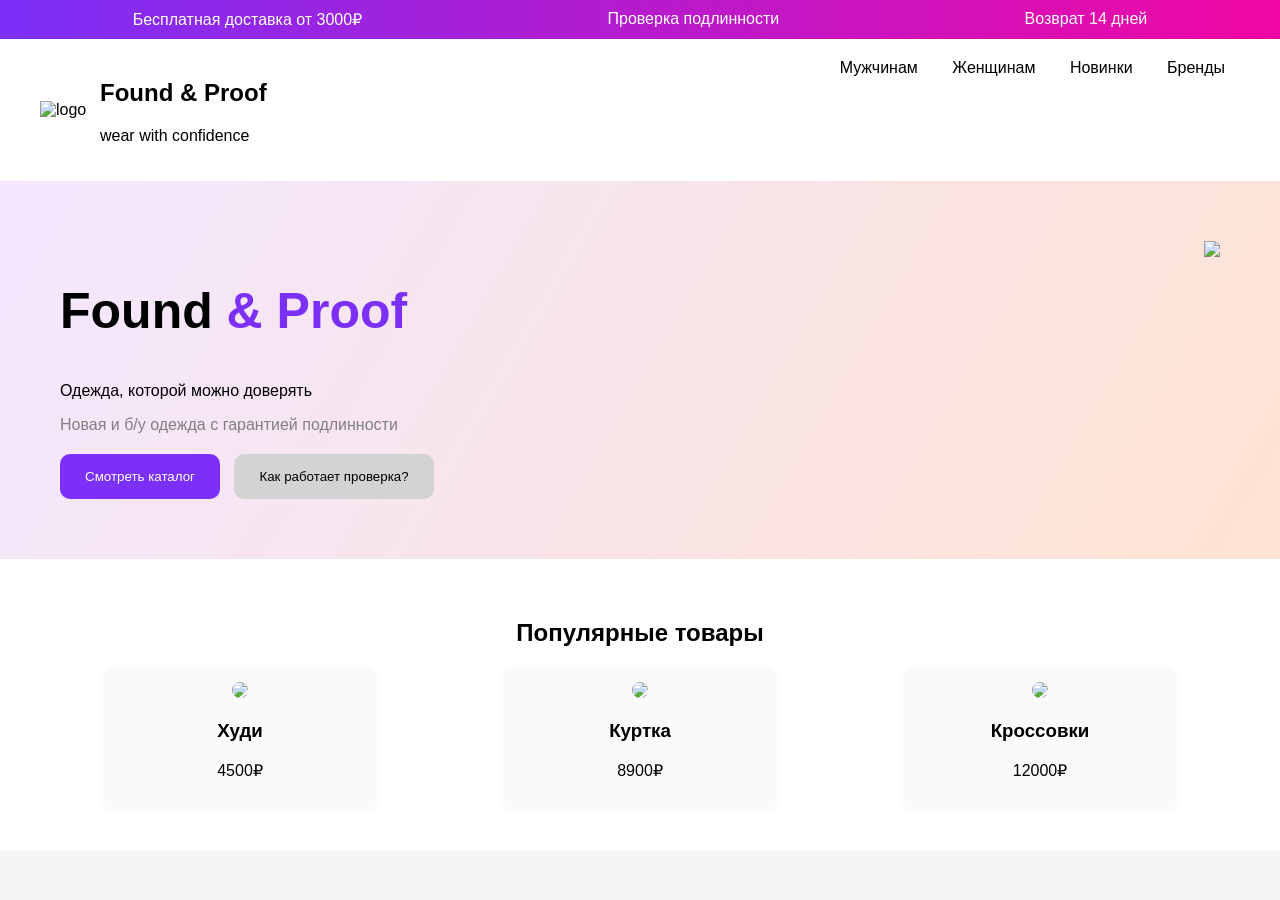
==== index.html @ b17effa8 "Add files via upload" ====
<!DOCTYPE html>
<html lang="ru">
<head>
    <meta charset="UTF-8">
    <title>Found & Proof</title>
    <link rel="stylesheet" href="style.css">
</head>
<body>

    <!-- Верхняя панель -->
    <div class="top-bar">
        <span>Бесплатная доставка от 3000₽</span>
        <span>Проверка подлинности</span>
        <span>Возврат 14 дней</span>
    </div>

    <!-- Шапка -->
    <header class="header">
        <div class="logo">
            <img src="logo.png" alt="logo">
            <div>
                <h2>Found & Proof</h2>
                <p>wear with confidence</p>
            </div>
        </div>

        <nav>
            <a href="#">Мужчинам</a>
            <a href="#">Женщинам</a>
            <a href="#">Новинки</a>
            <a href="#">Бренды</a>
        </nav>
    </header>

    <!-- Главный блок -->
    <section class="hero">
        <div class="hero-text">
            <h1>Found <span>& Proof</span></h1>
            <p>Одежда, которой можно доверять</p>
            <p class="sub">
                Новая и б/у одежда с гарантией подлинности
            </p>

            <div class="buttons">
                <button class="btn-main">Смотреть каталог</button>
                <button class="btn-secondary">Как работает проверка?</button>
            </div>
        </div>

        <div class="hero-logo">
            <img src="logo.png">
        </div>
    </section>

    <!-- Каталог -->
    <section class="catalog">
        <h2>Популярные товары</h2>

        <div class="cards">

            <div class="card">
                <img src="photo.png">
                <h3>Худи</h3>
                <p>4500₽</p>
            </div>

            <div class="card">
                <img src="photo.png">
                <h3>Куртка</h3>
                <p>8900₽</p>
            </div>

            <div class="card">
                <img src="photo.png">
                <h3>Кроссовки</h3>
                <p>12000₽</p>
            </div>

        </div>
    </section>

</body>
</html>
---- style.css ----
body {
    margin: 0;
    font-family: Arial;
    background: #f5f5f5;
}

/* Верхняя панель */
.top-bar {
    display: flex;
    justify-content: space-around;
    padding: 10px;
    color: white;
    background: linear-gradient(90deg, #7b2ff7, #f107a3);
}

/* Шапка */
.header {
    display: flex;
    justify-content: space-between;
    padding: 20px 40px;
    background: white;
}

.logo {
    display: flex;
    align-items: center;
}

    .logo img {
        width: 50px;
        margin-right: 10px;
    }

/* Навигация */
nav a {
    margin: 0 15px;
    text-decoration: none;
    color: black;
}

/* Hero */
.hero {
    display: flex;
    justify-content: space-between;
    padding: 60px;
    background: linear-gradient(120deg, #f3e7ff, #ffe3d3);
}

.hero-text h1 {
    font-size: 50px;
}

.hero-text span {
    color: #7b2ff7;
}

.sub {
    color: gray;
}

.buttons {
    margin-top: 20px;
}

.btn-main {
    padding: 15px 25px;
    border: none;
    background: #7b2ff7;
    color: white;
    border-radius: 10px;
    margin-right: 10px;
}

.btn-secondary {
    padding: 15px 25px;
    border: none;
    background: lightgray;
    border-radius: 10px;
}

/* Логотип справа */
.hero-logo img {
    width: 150px;
}

/* Каталог */
.catalog {
    padding: 40px;
    background: white;
}

    .catalog h2 {
        text-align: center;
    }

.cards {
    display: flex;
    justify-content: space-around;
    margin-top: 20px;
}

.card {
    width: 250px;
    background: #fafafa;
    padding: 15px;
    border-radius: 15px;
    text-align: center;
}

    .card img {
        width: 100%;
        border-radius: 10px;
    }
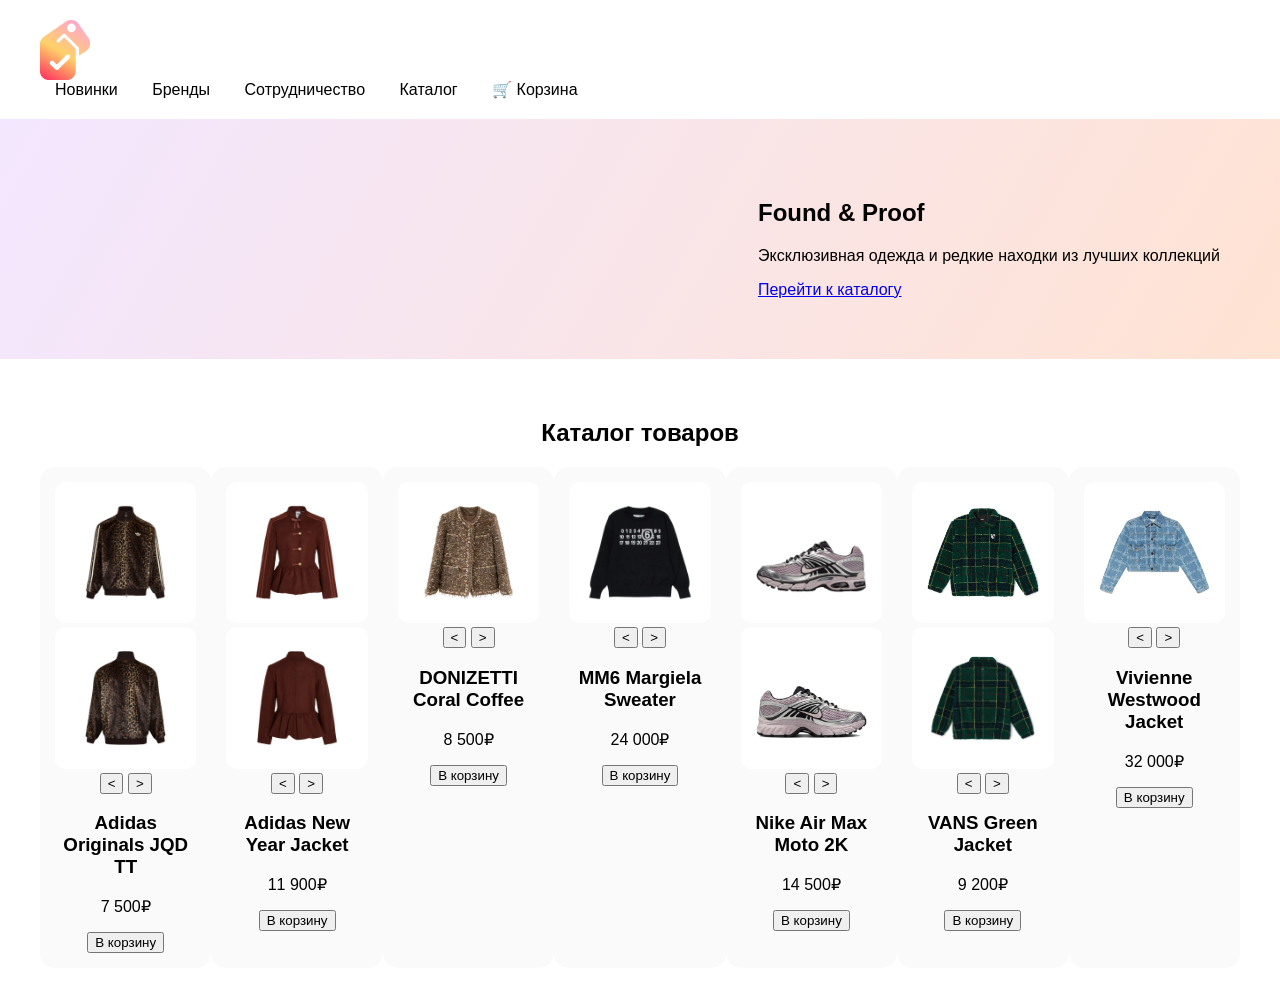
==== commit 4c560439: "Update index.html" ====
--- a/index.html
+++ b/index.html
@@ -2,82 +2,170 @@
 <html lang="ru">
 <head>
     <meta charset="UTF-8">
-    <title>Found & Proof</title>
+    <meta name="viewport" content="width=device-width, initial-scale=1.0">
+    <title>Found & Proof | Главная</title>
+    <link rel="shortcut icon" href="logo.png" type="image/jpeg">
     <link rel="stylesheet" href="style.css">
+    <link href="https://fonts.googleapis.com/css2?family=Montserrat:wght@400;500;600;700&display=swap" rel="stylesheet">
 </head>
 <body>
 
-    <!-- Верхняя панель -->
-    <div class="top-bar">
-        <span>Бесплатная доставка от 3000₽</span>
-        <span>Проверка подлинности</span>
-        <span>Возврат 14 дней</span>
-    </div>
-
-    <!-- Шапка -->
     <header class="header">
-        <div class="logo">
-            <img src="logo.png" alt="logo">
-            <div>
-                <h2>Found & Proof</h2>
-                <p>wear with confidence</p>
+        <div class="container header-container">
+            <div class="logo">
+                <img src="logo.png" alt="Found & Proof" class="logo-img">
             </div>
+            <nav class="nav">
+                <a href="#new" class="nav-link">Новинки</a>
+                <a href="#brands" class="nav-link">Бренды</a>
+                <a href="#coop" class="nav-link">Сотрудничество</a>
+                <a href="#catalog" class="nav-link">Каталог</a>
+                <a href="#" onclick="openCart()" class="nav-link">🛒 Корзина</a>
+            </nav>
         </div>
-
-        <nav>
-            <a href="#">Мужчинам</a>
-            <a href="#">Женщинам</a>
-            <a href="#">Новинки</a>
-            <a href="#">Бренды</a>
-        </nav>
     </header>
 
-    <!-- Главный блок -->
     <section class="hero">
-        <div class="hero-text">
-            <h1>Found <span>& Proof</span></h1>
-            <p>Одежда, которой можно доверять</p>
-            <p class="sub">
-                Новая и б/у одежда с гарантией подлинности
-            </p>
-
-            <div class="buttons">
-                <button class="btn-main">Смотреть каталог</button>
-                <button class="btn-secondary">Как работает проверка?</button>
-            </div>
-        </div>
-
-        <div class="hero-logo">
-            <img src="logo.png">
+        <div class="hero-bg" style="background-image: url('img/showroom.jpg');"></div>
+        <div class="hero-overlay"></div>
+        <div class="container hero-content">
+            <h1>Found & Proof</h1>
+            <p>Эксклюзивная одежда и редкие находки из лучших коллекций</p>
+            <a href="#catalog" class="btn">Перейти к каталогу</a>
         </div>
     </section>
 
-    <!-- Каталог -->
-    <section class="catalog">
-        <h2>Популярные товары</h2>
+    <section id="catalog" class="catalog">
+        <div class="container">
+            <h2>Каталог товаров</h2>
+            <div class="cards">
+                <div class="card">
+                    <div class="card-img-wrap">
+                        <div class="slider-wrapper">
+                            <img src="img/AdidasOriginalsJQDTTTRACKTOP/imeg1.webp" class="active">
+                            <img src="img/AdidasOriginalsJQDTTTRACKTOP/imeg2.webp">
+                        </div>
+                        <button class="slider-btn prev-btn">&lt;</button>
+                        <button class="slider-btn next-btn">&gt;</button>
+                    </div>
+                    <h3>Adidas Originals JQD TT</h3>
+                    <p class="price">7 500₽</p>
+                    <button class="btn" onclick="addToCart('Adidas Originals JQD', 7500)">В корзину</button>
+                </div>
 
-        <div class="cards">
+                <div class="card">
+                    <div class="card-img-wrap">
+                        <div class="slider-wrapper">
+                            <img src="img/AdidasOriginalsNewYearJacketForWomen/imeg1.webp" class="active">
+                            <img src="img/AdidasOriginalsNewYearJacketForWomen/imeg2.webp">
+                        </div>
+                        <button class="slider-btn prev-btn">&lt;</button>
+                        <button class="slider-btn next-btn">&gt;</button>
+                    </div>
+                    <h3>Adidas New Year Jacket</h3>
+                    <p class="price">11 900₽</p>
+                    <button class="btn" onclick="addToCart('Adidas New Year', 11900)">В корзину</button>
+                </div>
 
-            <div class="card">
-                <img src="photo.png">
-                <h3>Худи</h3>
-                <p>4500₽</p>
+                <div class="card">
+                    <div class="card-img-wrap">
+                        <div class="slider-wrapper">
+                            <img src="img/DONIZETTICoralCoffeeWomen/imeg1.webp" class="active">
+                        </div>
+                        <button class="slider-btn prev-btn">&lt;</button>
+                        <button class="slider-btn next-btn">&gt;</button>
+                    </div>
+                    <h3>DONIZETTI Coral Coffee</h3>
+                    <p class="price">8 500₽</p>
+                    <button class="btn" onclick="addToCart('DONIZETTI Coral', 8500)">В корзину</button>
+                </div>
+
+                <div class="card">
+                    <div class="card-img-wrap">
+                        <div class="slider-wrapper">
+                            <img src="img/MM6MaisonMargielasviter/imeg1.webp" class="active">
+                        </div>
+                        <button class="slider-btn prev-btn">&lt;</button>
+                        <button class="slider-btn next-btn">&gt;</button>
+                    </div>
+                    <h3>MM6 Margiela Sweater</h3>
+                    <p class="price">24 000₽</p>
+                    <button class="btn" onclick="addToCart('MM6 Margiela', 24000)">В корзину</button>
+                </div>
+
+                <div class="card">
+                    <div class="card-img-wrap">
+                        <div class="slider-wrapper">
+                            <img src="img/NikeAirMaxMoto2K/imeg1.webp" class="active">
+                            <img src="img/NikeAirMaxMoto2K/imeg2.webp">
+                        </div>
+                        <button class="slider-btn prev-btn">&lt;</button>
+                        <button class="slider-btn next-btn">&gt;</button>
+                    </div>
+                    <h3>Nike Air Max Moto 2K</h3>
+                    <p class="price">14 500₽</p>
+                    <button class="btn" onclick="addToCart('Nike Air Max', 14500)">В корзину</button>
+                </div>
+
+                <div class="card">
+                    <div class="card-img-wrap">
+                        <div class="slider-wrapper">
+                            <img src="img/VANSgreenjacket/imeg1.webp" class="active">
+                            <img src="img/VANSgreenjacket/imeg2.webp">
+                        </div>
+                        <button class="slider-btn prev-btn">&lt;</button>
+                        <button class="slider-btn next-btn">&gt;</button>
+                    </div>
+                    <h3>VANS Green Jacket</h3>
+                    <p class="price">9 200₽</p>
+                    <button class="btn" onclick="addToCart('VANS Jacket', 9200)">В корзину</button>
+                </div>
+
+                <div class="card">
+                    <div class="card-img-wrap">
+                        <div class="slider-wrapper">
+                            <img src="img/VivienneWestwoodjeansjacket/item1.webp" class="active">
+                        </div>
+                        <button class="slider-btn prev-btn">&lt;</button>
+                        <button class="slider-btn next-btn">&gt;</button>
+                    </div>
+                    <h3>Vivienne Westwood Jacket</h3>
+                    <p class="price">32 000₽</p>
+                    <button class="btn" onclick="addToCart('Vivienne Westwood', 32000)">В корзину</button>
+                </div>
+
             </div>
-
-            <div class="card">
-                <img src="photo.png">
-                <h3>Куртка</h3>
-                <p>8900₽</p>
-            </div>
-
-            <div class="card">
-                <img src="photo.png">
-                <h3>Кроссовки</h3>
-                <p>12000₽</p>
-            </div>
-
         </div>
     </section>
 
+    <div id="cart-modal" class="modal" style="display:none;">
+        <div class="modal-content">
+            <span class="close-btn" onclick="document.getElementById('cart-modal').style.display='none'">&times;</span>
+            <h2>Ваша корзина</h2>
+            <div id="cart-items"></div>
+            <div class="cart-total">Итого: <span id="total-price">0</span>₽</div>
+            <button class="btn" onclick="checkout()">Оплатить</button>
+        </div>
+    </div>
+
+    <script src="script.js"></script>
+    <script>
+        document.addEventListener('DOMContentLoaded', () => {
+        document.querySelectorAll('.card').forEach(card => {
+        const images = card.querySelectorAll('.slider-wrapper img');
+        const prevBtn = card.querySelector('.prev-btn');
+        const nextBtn = card.querySelector('.next-btn');
+        if (images.length <= 1) return;
+        let currentIndex = 0;
+        function showImage(index) {
+        images[currentIndex].classList.remove('active');
+        currentIndex = (index + images.length) % images.length;
+        images[currentIndex].classList.add('active');
+        }
+        prevBtn.addEventListener('click', (e) => { e.preventDefault(); showImage(currentIndex - 1); });
+        nextBtn.addEventListener('click', (e) => { e.preventDefault(); showImage(currentIndex + 1); });
+        });
+        });
+    </script>
 </body>
-</html>+</html>
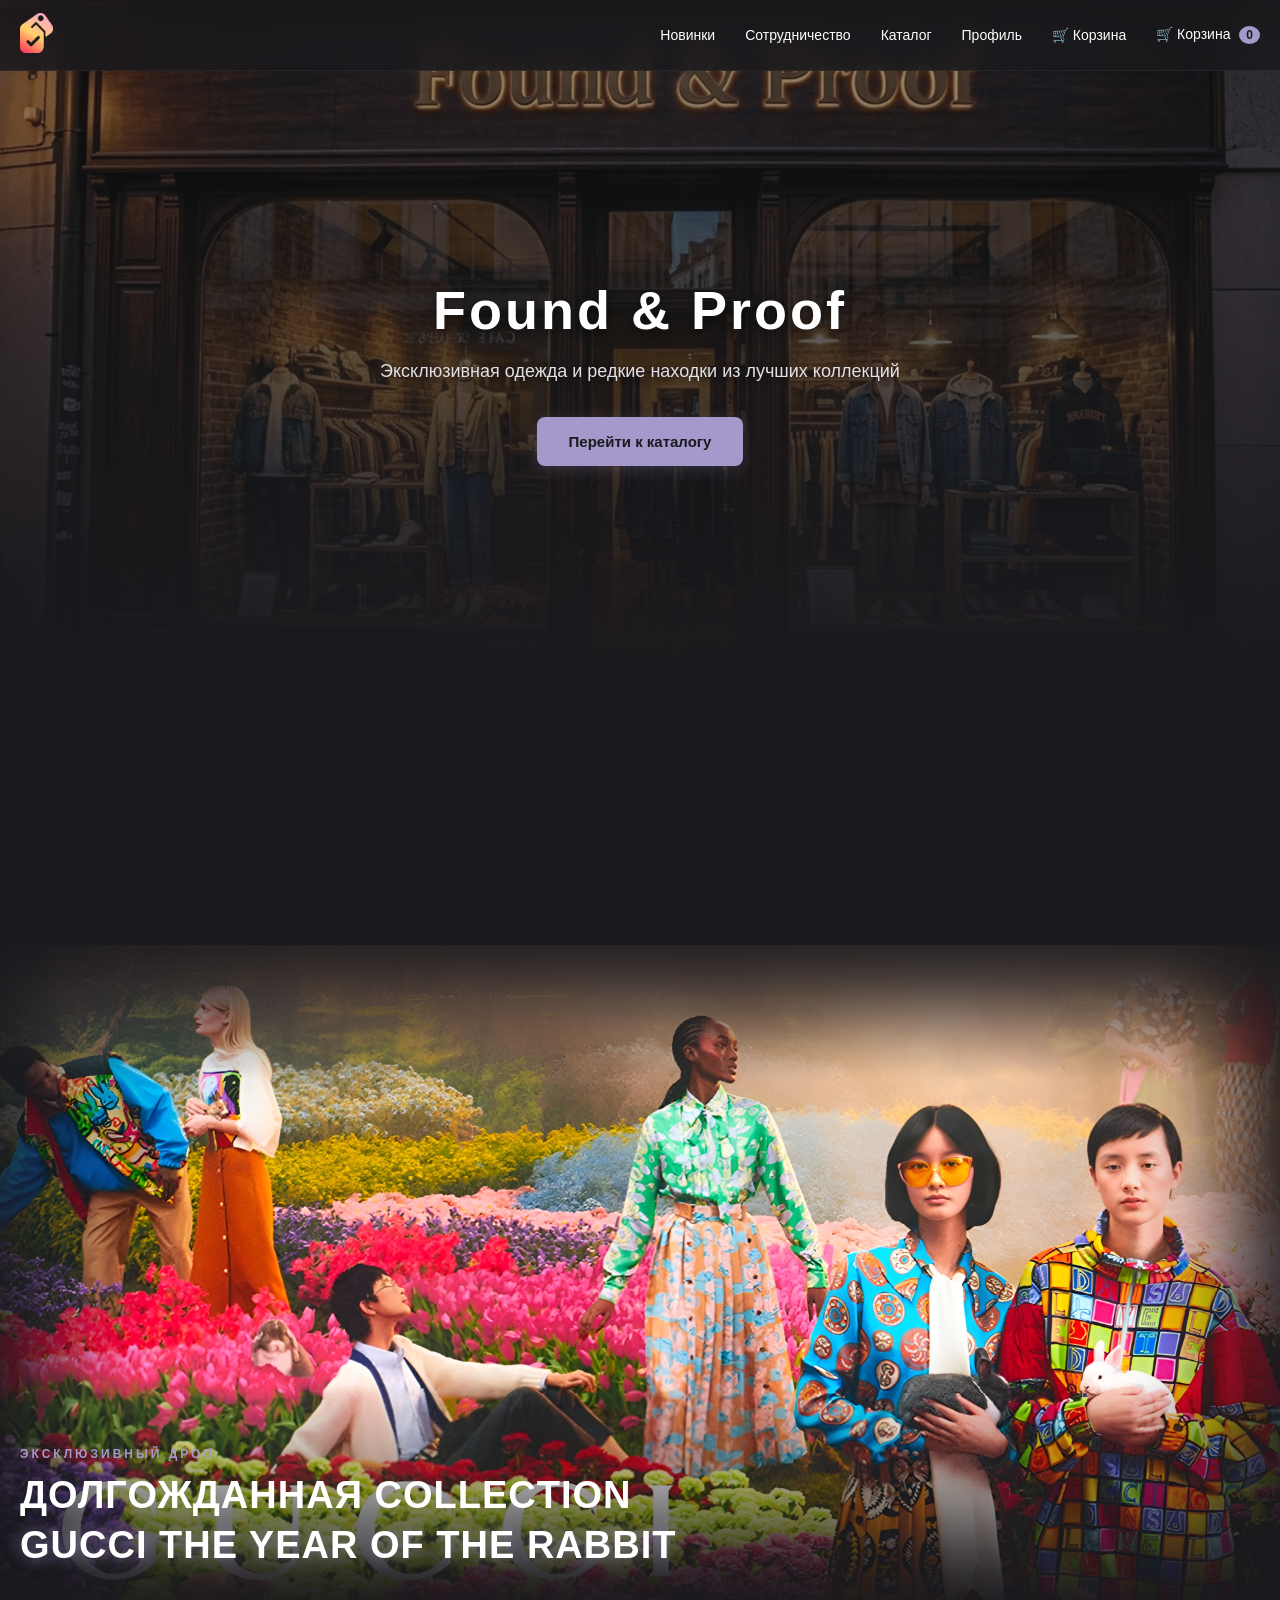
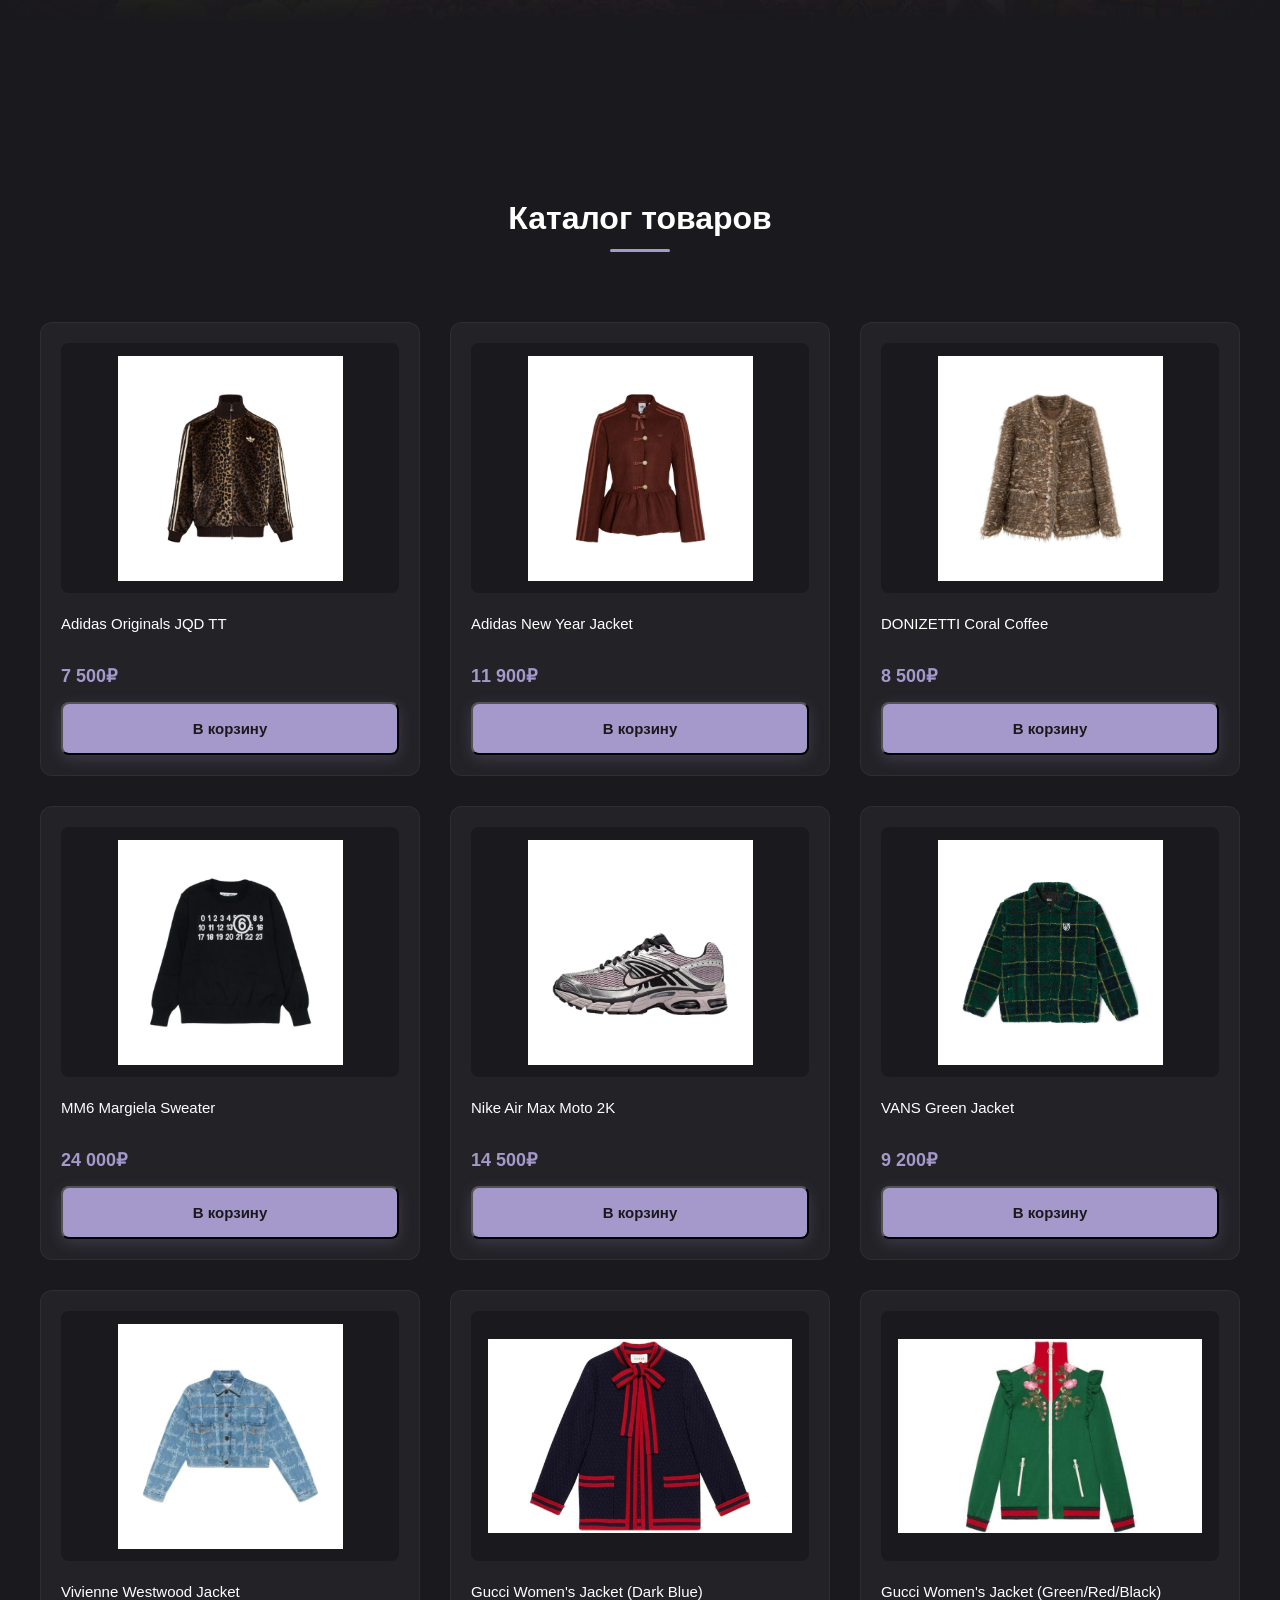
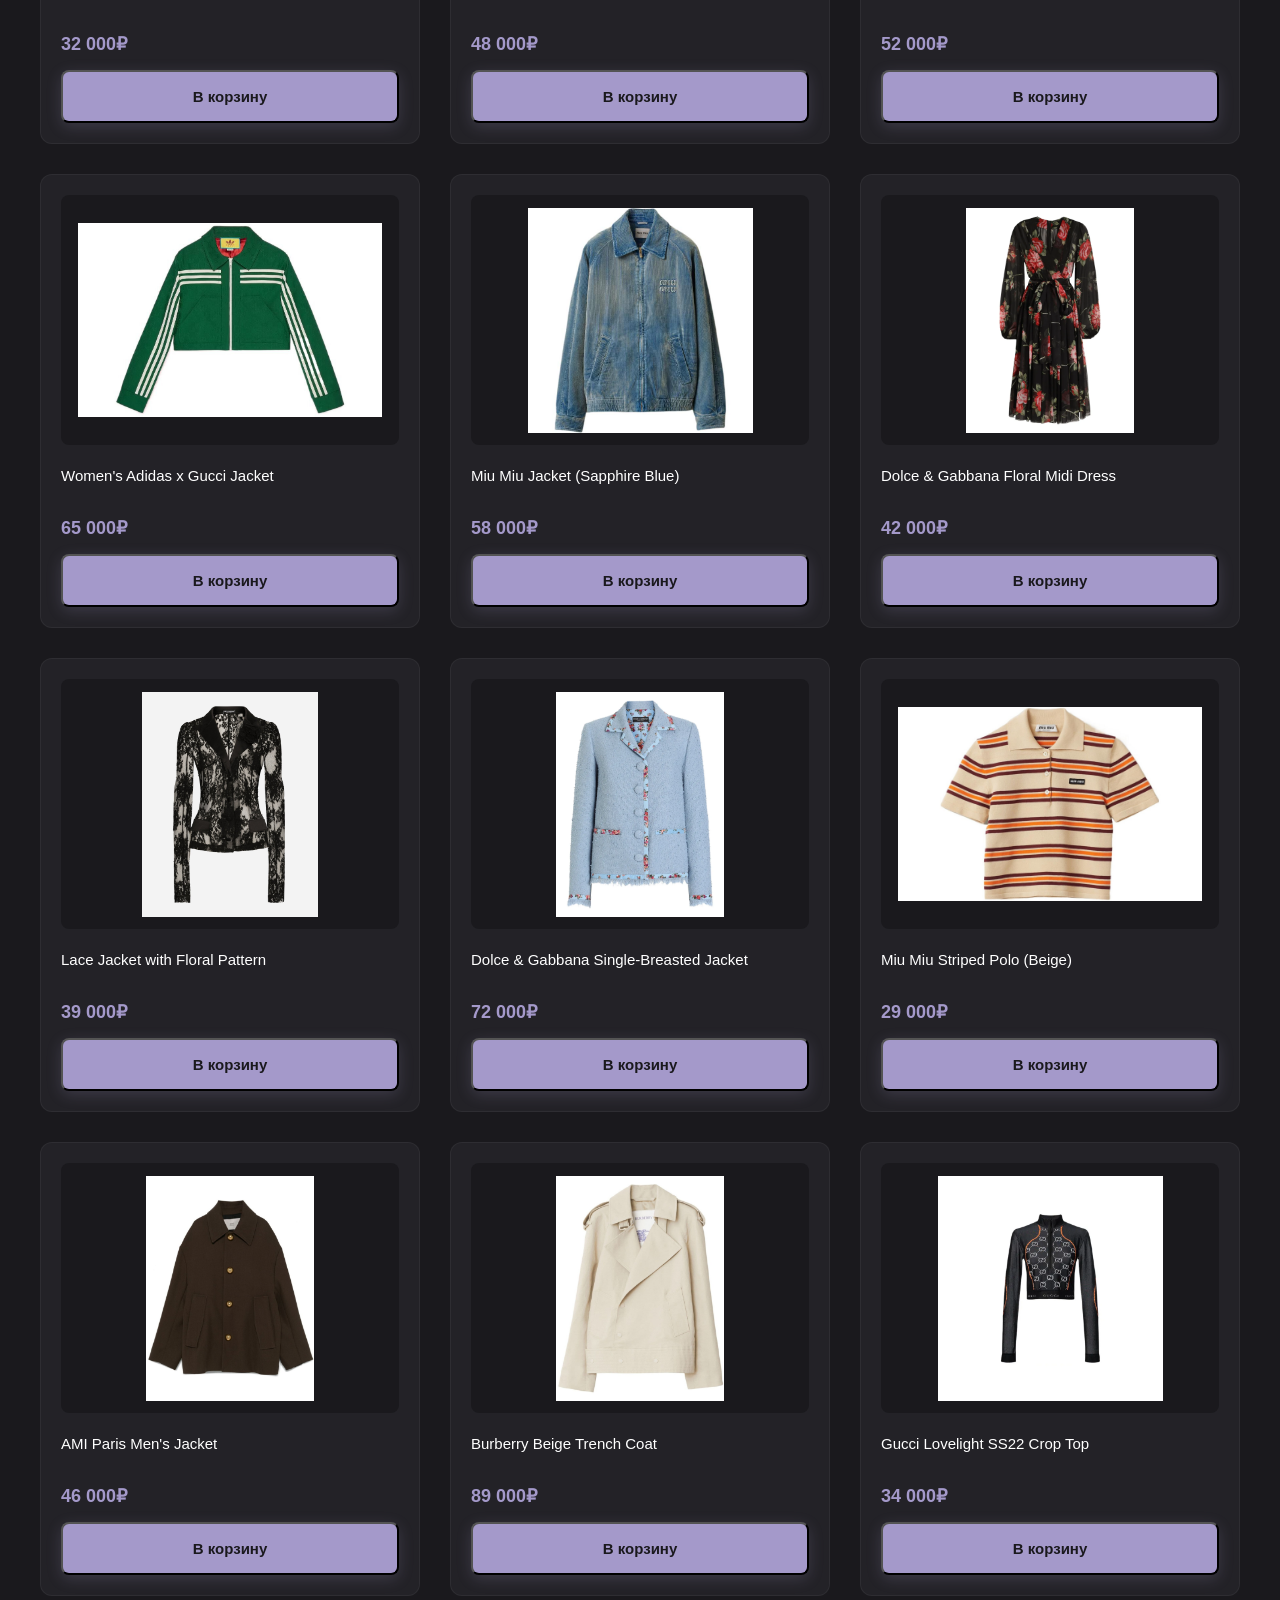
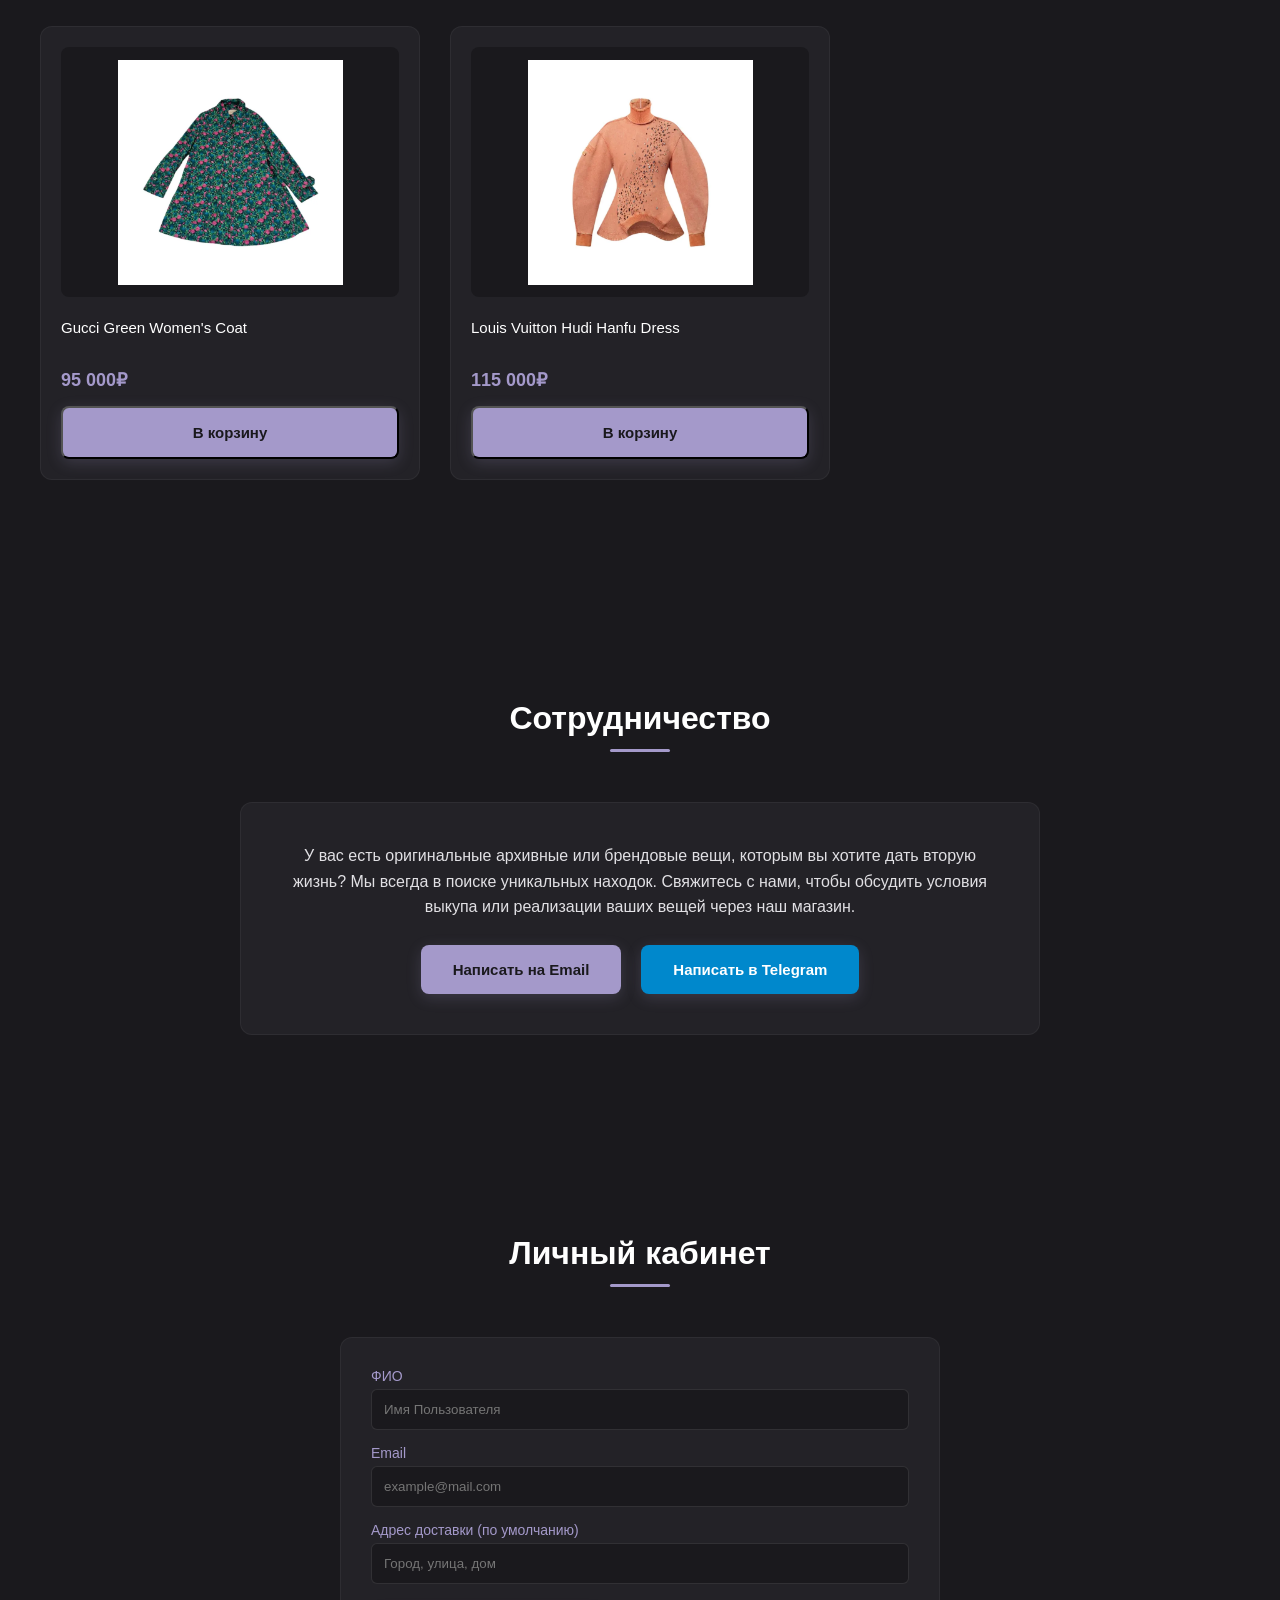
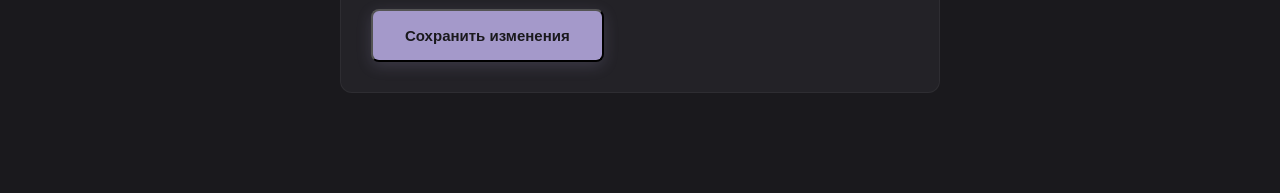
==== commit 924fff85: "Add files via upload" ====
--- a/index.html
+++ b/index.html
@@ -17,10 +17,11 @@
             </div>
             <nav class="nav">
                 <a href="#new" class="nav-link">Новинки</a>
-                <a href="#brands" class="nav-link">Бренды</a>
                 <a href="#coop" class="nav-link">Сотрудничество</a>
                 <a href="#catalog" class="nav-link">Каталог</a>
-                <a href="#" onclick="openCart()" class="nav-link">🛒 Корзина</a>
+                <a href="#profile" class="nav-link">Профиль</a>
+                <a href="cart.html" class="nav-link">🛒 Корзина</a>
+                <a href="cart.html" class="nav-link">🛒 Корзина <span id="cart-badge" class="cart-badge">0</span></a>
             </nav>
         </div>
     </header>
@@ -35,10 +36,47 @@
         </div>
     </section>
 
+
+    <section id="new" style="position: relative; width: 100%; height: 75vh; overflow: hidden; background-color: #1a191d; margin-top: 30vh; margin-bottom: 80px;">
+        <div style="
+            width: 100%;
+            height: 100%;
+            background-image: url('collecthionGUCCI.png');
+            background-size: cover;
+            background-position: center;
+            position: absolute;
+            top: 0;
+            left: 0;
+            z-index: 1;
+        "></div>
+
+        <div style="
+            position: absolute;
+            top: 0;
+            left: 0;
+            width: 100%;
+            height: 100%;
+            z-index: 2;
+            box-shadow: inset 0 0 100px 50px #1a191d;
+            background: linear-gradient(to top, rgba(26, 25, 29, 0.95) 0%, rgba(26, 25, 29, 0) 35%),
+                        linear-gradient(to bottom, rgba(26, 25, 29, 0.6) 0%, rgba(26, 25, 29, 0) 20%);
+        "></div>
+
+        <div class="container" style="position: relative; height: 100%; z-index: 3; display: flex; align-items: flex-end; padding-bottom: 50px;">
+            <div style="max-width: 800px; text-align: left;">
+                <span style="color: #a499ca; text-transform: uppercase; font-size: 12px; font-weight: 700; letter-spacing: 3px; display: inline-block; margin-bottom: 10px;">Эксклюзивный дроп</span>
+                <h2 style="color: #ffffff; font-size: 38px; font-weight: 700; line-height: 1.3; text-transform: uppercase; letter-spacing: 1px; margin: 0;">
+                    Долгожданная collection <br><span style="color: #fff; text-shadow: 0 0 15px rgba(164,153,202,0.6);">Gucci the Year of the Rabbit</span>
+                </h2>
+            </div>
+        </div>
+    </section>
+
     <section id="catalog" class="catalog">
         <div class="container">
             <h2>Каталог товаров</h2>
             <div class="cards">
+
                 <div class="card">
                     <div class="card-img-wrap">
                         <div class="slider-wrapper">
@@ -90,7 +128,7 @@
                     </div>
                     <h3>MM6 Margiela Sweater</h3>
                     <p class="price">24 000₽</p>
-                    <button class="btn" onclick="addToCart('MM6 Margiela', 24000)">В корзину</button>
+                    <button class="btn" onclick="onclick=" addToCart('MM6 Margiela', 24000)">В корзину</button>
                 </div>
 
                 <div class="card">
@@ -134,38 +172,217 @@
                     <button class="btn" onclick="addToCart('Vivienne Westwood', 32000)">В корзину</button>
                 </div>
 
+                <div class="card">
+                    <div class="card-img-wrap">
+                        <div class="slider-wrapper">
+                            <img src="img/Gucci women's jacket, dark blue/imeg1.jpg" class="active">
+                        </div>
+                        <button class="slider-btn prev-btn">&lt;</button>
+                        <button class="slider-btn next-btn">&gt;</button>
+                    </div>
+                    <h3>Gucci Women's Jacket (Dark Blue)</h3>
+                    <p class="price">48 000₽</p>
+                    <button class="btn" onclick="addToCart('Gucci Dark Blue Jacket', 48000)">В корзину</button>
+                </div>
+
+                <div class="card">
+                    <div class="card-img-wrap">
+                        <div class="slider-wrapper">
+                            <img src="img/Gucci Women's Jacket, Green  Red  Black/imeg1.jpg" class="active">
+                        </div>
+                        <button class="slider-btn prev-btn">&lt;</button>
+                        <button class="slider-btn next-btn">&gt;</button>
+                    </div>
+                    <h3>Gucci Women's Jacket (Green/Red/Black)</h3>
+                    <p class="price">52 000₽</p>
+                    <button class="btn" onclick="addToCart('Gucci Colorblock Jacket', 52000)">В корзину</button>
+                </div>
+
+                <div class="card">
+                    <div class="card-img-wrap">
+                        <div class="slider-wrapper">
+                            <img src="img/Women's Adidas X Gucci Jacket/imeg1.jpg" class="active">
+                        </div>
+                        <button class="slider-btn prev-btn">&lt;</button>
+                        <button class="slider-btn next-btn">&gt;</button>
+                    </div>
+                    <h3>Women's Adidas x Gucci Jacket</h3>
+                    <p class="price">65 000₽</p>
+                    <button class="btn" onclick="addToCart('Adidas x Gucci Jacket', 65000)">В корзину</button>
+                </div>
+
+                <div class="card">
+                    <div class="card-img-wrap">
+                        <div class="slider-wrapper">
+                            <img src="img/MIU MIU Women's Jacket in Sapphire Blue/imeg1.jpg" class="active">
+                        </div>
+                        <button class="slider-btn prev-btn">&lt;</button>
+                        <button class="slider-btn next-btn">&gt;</button>
+                    </div>
+                    <h3>Miu Miu Jacket (Sapphire Blue)</h3>
+                    <p class="price">58 000₽</p>
+                    <button class="btn" onclick="addToCart('Miu Miu Sapphire Jacket', 58000)">В корзину</button>
+                </div>
+
+                <div class="card">
+                    <div class="card-img-wrap">
+                        <div class="slider-wrapper">
+                            <img src="img/Dolce & Gabbana floral midi dress/imeg1.webp" class="active">
+                        </div>
+                        <button class="slider-btn prev-btn">&lt;</button>
+                        <button class="slider-btn next-btn">&gt;</button>
+                    </div>
+                    <h3>Dolce & Gabbana Floral Midi Dress</h3>
+                    <p class="price">42 000₽</p>
+                    <button class="btn" onclick="addToCart('D&G Floral Dress', 42000)">В корзину</button>
+                </div>
+
+                <div class="card">
+                    <div class="card-img-wrap">
+                        <div class="slider-wrapper">
+                            <img src="img/Lace jacket with floral pattern and satin details by Dolce & Gabbana/imeg1.jpg" class="active">
+                        </div>
+                        <button class="slider-btn prev-btn">&lt;</button>
+                        <button class="slider-btn next-btn">&gt;</button>
+                    </div>
+                    <h3>Lace Jacket with Floral Pattern</h3>
+                    <p class="price">39 000₽</p>
+                    <button class="btn" onclick="addToCart('Lace Floral Jacket', 39000)">В корзину</button>
+                </div>
+
+                <div class="card">
+                    <div class="card-img-wrap">
+                        <div class="slider-wrapper">
+                            <img src="img/Dolce & Gabbana Single-Breasted Rachel Basketweave/imeg1.webp" class="active">
+                        </div>
+                        <button class="slider-btn prev-btn">&lt;</button>
+                        <button class="slider-btn next-btn">&gt;</button>
+                    </div>
+                    <h3>Dolce & Gabbana Single-Breasted Jacket</h3>
+                    <p class="price">72 000₽</p>
+                    <button class="btn" onclick="addToCart('D&G Single-Breasted', 72000)">В корзину</button>
+                </div>
+
+                <div class="card">
+                    <div class="card-img-wrap">
+                        <div class="slider-wrapper">
+                            <img src="img/Miu Miu Polo Women's Striped, Beige/imeg1.jpg" class="active">
+                        </div>
+                        <button class="slider-btn prev-btn">&lt;</button>
+                        <button class="slider-btn next-btn">&gt;</button>
+                    </div>
+                    <h3>Miu Miu Striped Polo (Beige)</h3>
+                    <p class="price">29 000₽</p>
+                    <button class="btn" onclick="addToCart('Miu Miu Striped Polo', 29000)">В корзину</button>
+                </div>
+
+                <div class="card">
+                    <div class="card-img-wrap">
+                        <div class="slider-wrapper">
+                            <img src="img/AMI Paris men's jacket made of Virginia wool/imeg1.jpg" class="active">
+                        </div>
+                        <button class="slider-btn prev-btn">&lt;</button>
+                        <button class="slider-btn next-btn">&gt;</button>
+                    </div>
+                    <h3>AMI Paris Men's Jacket</h3>
+                    <p class="price">46 000₽</p>
+                    <button class="btn" onclick="addToCart('AMI Paris Jacket', 46000)">В корзину</button>
+                </div>
+
+                <div class="card">
+                    <div class="card-img-wrap">
+                        <div class="slider-wrapper">
+                            <img src="img/Burberry beige trench coat with a misaligned clasp/imeg1.jpg" class="active">
+                        </div>
+                        <button class="slider-btn prev-btn">&lt;</button>
+                        <button class="slider-btn next-btn">&gt;</button>
+                    </div>
+                    <h3>Burberry Beige Trench Coat</h3>
+                    <p class="price">89 000₽</p>
+                    <button class="btn" onclick="addToCart('Burberry Trench Coat', 89000)">В корзину</button>
+                </div>
+
+                <div class="card">
+                    <div class="card-img-wrap">
+                        <div class="slider-wrapper">
+                            <img src="img/GUCCILovelightSS22CropTopWomen'sBlack/imag1.webp" class="active">
+                        </div>
+                        <button class="slider-btn prev-btn">&lt;</button>
+                        <button class="slider-btn next-btn">&gt;</button>
+                    </div>
+                    <h3>Gucci Lovelight SS22 Crop Top</h3>
+                    <p class="price">34 000₽</p>
+                    <button class="btn" onclick="addToCart('Gucci Crop Top', 34000)">В корзину</button>
+                </div>
+
+                <div class="card">
+                    <div class="card-img-wrap">
+                        <div class="slider-wrapper">
+                            <img src="img/GUCCI Green Women's Coat/imag1.webp" class="active">
+                        </div>
+                        <button class="slider-btn prev-btn">&lt;</button>
+                        <button class="slider-btn next-btn">&gt;</button>
+                    </div>
+                    <h3>Gucci Green Women's Coat</h3>
+                    <p class="price">95 000₽</p>
+                    <button class="btn" onclick="addToCart('Gucci Green Coat', 95000)">В корзину</button>
+                </div>
+
+                <div class="card">
+                    <div class="card-img-wrap">
+                        <div class="slider-wrapper">
+                            <img src="img/LOUISVUITTONHudiHanfuDressforWomen/imag1.webp" class="active">
+                        </div>
+                        <button class="slider-btn prev-btn">&lt;</button>
+                        <button class="slider-btn next-btn">&gt;</button>
+                    </div>
+                    <h3>Louis Vuitton Hudi Hanfu Dress</h3>
+                    <p class="price">115 000₽</p>
+                    <button class="btn" onclick="addToCart('LV Hanfu Dress', 115000)">В корзину</button>
+                </div>
             </div>
         </div>
     </section>
 
-    <div id="cart-modal" class="modal" style="display:none;">
-        <div class="modal-content">
-            <span class="close-btn" onclick="document.getElementById('cart-modal').style.display='none'">&times;</span>
-            <h2>Ваша корзина</h2>
-            <div id="cart-items"></div>
-            <div class="cart-total">Итого: <span id="total-price">0</span>₽</div>
-            <button class="btn" onclick="checkout()">Оплатить</button>
-        </div>
-    </div>
+    <section id="coop" class="catalog">
+        <div class="container">
+            <h2>Сотрудничество</h2>
+            <div class="coop-wrap" style="background: #232227; padding: 40px; border-radius: 12px; border: 1px solid rgba(255,255,255,0.05); text-align: center; max-width: 800px; margin: 0 auto;">
+                <p style="line-height: 1.6; margin-bottom: 25px; color: #e1e0e4; font-size: 16px;">
+                    У вас есть оригинальные архивные или брендовые вещи, которым вы хотите дать вторую жизнь? Мы всегда в поиске уникальных находок. Свяжитесь с нами, чтобы обсудить условия выкупа или реализации ваших вещей через наш магазин.
+                </p>
+                <div class="coop-buttons" style="display: flex; justify-content: center; gap: 20px; flex-wrap: wrap;">
+                    <a href="mailto:contact@foundandproof.ru" class="btn">Написать на Email</a>
+                    <a href="https://t.me/your_telegram" target="_blank" class="btn" style="background-color: #0088cc; color: #fff;">Написать в Telegram</a>
+                </div>
+            </div>
+        </div>
+    </section>
+
+    <section id="profile" class="catalog">
+        <div class="container">
+            <h2>Личный кабинет</h2>
+            <form class="profile-form" style="display: flex; flex-direction: column; gap: 15px; background: #232227; padding: 30px; border-radius: 12px; max-width: 600px; margin: 0 auto; border: 1px solid rgba(255,255,255,0.05);">
+                <div style="display: flex; flex-direction: column; gap: 5px;">
+                    <label style="color: #a499ca; font-size: 14px; font-weight: 500; text-align: left;">ФИО</label>
+                    <input type="text" placeholder="Имя Пользователя" style="padding: 12px; background: #1a191d; border: 1px solid rgba(255,255,255,0.1); border-radius: 6px; color: #fff; font-family: inherit; outline: none;">
+                </div>
+
+                <div style="display: flex; flex-direction: column; gap: 5px;">
+                    <label style="color: #a499ca; font-size: 14px; font-weight: 500; text-align: left;">Email</label>
+                    <input type="email" placeholder="example@mail.com" style="padding: 12px; background: #1a191d; border: 1px solid rgba(255,255,255,0.1); border-radius: 6px; color: #fff; font-family: inherit; outline: none;">
+                </div>
+
+                <div style="display: flex; flex-direction: column; gap: 5px;">
+                    <label style="color: #a499ca; font-size: 14px; font-weight: 500; text-align: left;">Адрес доставки (по умолчанию)</label>
+                    <input type="text" placeholder="Город, улица, дом" style="padding: 12px; background: #1a191d; border: 1px solid rgba(255,255,255,0.1); border-radius: 6px; color: #fff; font-family: inherit; outline: none;">
+                </div>
+
+                <button type="button" class="btn" style="margin-top: 10px; align-self: flex-start;" onclick="alert('Данные успешно сохранены!')">Сохранить изменения</button>
+            </form>
+        </div>
+    </section>
 
     <script src="script.js"></script>
-    <script>
-        document.addEventListener('DOMContentLoaded', () => {
-        document.querySelectorAll('.card').forEach(card => {
-        const images = card.querySelectorAll('.slider-wrapper img');
-        const prevBtn = card.querySelector('.prev-btn');
-        const nextBtn = card.querySelector('.next-btn');
-        if (images.length <= 1) return;
-        let currentIndex = 0;
-        function showImage(index) {
-        images[currentIndex].classList.remove('active');
-        currentIndex = (index + images.length) % images.length;
-        images[currentIndex].classList.add('active');
-        }
-        prevBtn.addEventListener('click', (e) => { e.preventDefault(); showImage(currentIndex - 1); });
-        nextBtn.addEventListener('click', (e) => { e.preventDefault(); showImage(currentIndex + 1); });
-        });
-        });
-    </script>
 </body>
-</html>
+</html>
--- a/style.css
+++ b/style.css
@@ -1,113 +1,556 @@
+/* Общие сбросы стилей */
+* {
+    margin: 0;
+    padding: 0;
+    box-sizing: border-box;
+}
+
 body {
-    margin: 0;
-    font-family: Arial;
-    background: #f5f5f5;
-}
-
-/* Верхняя панель */
-.top-bar {
-    display: flex;
-    justify-content: space-around;
-    padding: 10px;
-    color: white;
-    background: linear-gradient(90deg, #7b2ff7, #f107a3);
-}
-
-/* Шапка */
+    background-color: #1a191d;
+    color: #ffffff;
+    font-family: 'Montserrat', sans-serif;
+    overflow-x: hidden;
+    scroll-behavior: smooth;
+}
+
+.container {
+    max-width: 1400px;
+    margin: 0 auto;
+    padding: 0 20px;
+}
+
+/* Шапка сайта */
 .header {
+    background-color: rgba(26, 25, 29, 0.85);
+    backdrop-filter: blur(10px);
+    border-bottom: 1px solid rgba(255, 255, 255, 0.05);
+    position: fixed;
+    top: 0;
+    left: 0;
+    width: 100%;
+    z-index: 100;
+}
+
+.header-container {
     display: flex;
     justify-content: space-between;
-    padding: 20px 40px;
-    background: white;
-}
-
-.logo {
-    display: flex;
-    align-items: center;
-}
-
-    .logo img {
-        width: 50px;
-        margin-right: 10px;
-    }
-
-/* Навигация */
-nav a {
-    margin: 0 15px;
+    align-items: center;
+    height: 70px;
+}
+
+.logo-img {
+    height: 40px;
+    object-fit: contain;
+}
+
+.nav {
+    display: flex;
+    align-items: center;
+    gap: 30px;
+}
+
+.nav-link {
+    color: #ffffff;
     text-decoration: none;
-    color: black;
-}
-
-/* Hero */
+    font-size: 14px;
+    font-weight: 500;
+    transition: color 0.3s ease;
+}
+
+    .nav-link:hover {
+        color: #a499ca;
+    }
+
+.profile-icon {
+    width: 24px;
+    height: 24px;
+    object-fit: contain;
+    transition: transform 0.3s ease;
+}
+
+.profile-link:hover .profile-icon {
+    transform: scale(1.1);
+}
+
+/* Начальное окошко (Hero-секция) */
 .hero {
+    position: relative;
+    height: 75vh;
+    min-height: 500px;
+    display: flex;
+    align-items: center;
+    justify-content: center;
+    text-align: center;
+    padding-top: 70px;
+}
+
+.hero-bg {
+    position: absolute;
+    top: 0;
+    left: 0;
+    width: 100%;
+    height: 100%;
+    background-size: cover;
+    background-position: center;
+    z-index: 1;
+}
+
+.hero-overlay {
+    position: absolute;
+    top: 0;
+    left: 0;
+    width: 100%;
+    height: 100%;
+    background: linear-gradient(to bottom, rgba(26, 25, 29, 0.4) 0%, #1a191d 100%);
+    z-index: 2;
+}
+
+.hero-content {
+    position: relative;
+    z-index: 10;
+    max-width: 750px;
+}
+
+.hero h1 {
+    font-size: 54px;
+    font-weight: 700;
+    margin-bottom: 20px;
+    letter-spacing: 3px;
+    text-shadow: 0 4px 12px rgba(0,0,0,0.5);
+}
+
+.hero p {
+    font-size: 18px;
+    color: #e1e0e4;
+    margin-bottom: 35px;
+    font-weight: 400;
+    text-shadow: 0 2px 6px rgba(0,0,0,0.5);
+}
+
+.btn {
+    display: inline-block;
+    background-color: #a499ca;
+    color: #1a191d;
+    padding: 16px 32px;
+    border-radius: 8px;
+    text-decoration: none;
+    font-weight: 600;
+    font-size: 15px;
+    transition: background-color 0.3s ease, transform 0.2s ease, box-shadow 0.3s ease;
+    box-shadow: 0 4px 15px rgba(164, 153, 202, 0.2);
+}
+
+    .btn:hover {
+        background-color: #be8efc;
+        transform: translateY(-2px);
+        box-shadow: 0 6px 20px rgba(190, 142, 252, 0.4);
+    }
+
+/* Декоративная промежуточная секция с вешалками (hangers) */
+.divider-section {
+    position: relative;
+    padding: 100px 0;
+    background-size: cover;
+    background-position: center;
+    background-attachment: fixed; /* Эффект параллакса при скролле */
+    text-align: center;
+}
+
+.divider-overlay {
+    position: absolute;
+    top: 0;
+    left: 0;
+    width: 100%;
+    height: 100%;
+    background: rgba(26, 25, 29, 0.8);
+    z-index: 1;
+}
+
+.divider-content {
+    position: relative;
+    z-index: 2;
+    max-width: 800px;
+}
+
+    .divider-content p {
+        font-size: 22px;
+        font-weight: 500;
+        font-style: italic;
+        color: #a499ca;
+        line-height: 1.6;
+    }
+
+/* Секция каталога */
+.catalog {
+    padding: 100px 0;
+}
+
+    .catalog h2 {
+        font-size: 32px;
+        font-weight: 600;
+        margin-bottom: 50px;
+        text-align: center;
+        position: relative;
+    }
+
+        .catalog h2::after {
+            content: '';
+            display: block;
+            width: 60px;
+            height: 3px;
+            background-color: #a499ca;
+            margin: 12px auto 0 auto;
+            border-radius: 2px;
+        }
+
+/* Сетка карточек */
+.cards {
+    display: grid;
+    grid-template-columns: repeat(3, 1fr);
+    gap: 30px;
+}
+
+/* Стили карточки товара */
+.cards {
+    display: grid;
+    /* Это значит: минимум 300px ширины, максимум — сколько влезет */
+    grid-template-columns: repeat(auto-fill, minmax(300px, 1fr));
+    gap: 30px;
+    padding: 20px;
+}
+
+.card {
+    background-color: #232227;
+    border: 1px solid rgba(255, 255, 255, 0.05);
+    border-radius: 12px;
+    padding: 20px;
+    display: flex;
+    flex-direction: column;
+    justify-content: space-between; /* Кнопка всегда будет прижата к низу */
+    transition: transform 0.3s ease;
+}
+
+    .card .btn {
+        margin-top: 15px;
+        width: 100%; /* Кнопка растянется на всю ширину карточки */
+    }
+/* Контейнер картинок и слайдера */
+.card-img-wrap {
+    position: relative;
+    width: 100%;
+    height: 280px;
+    background-color: #1a191d;
+    border-radius: 8px;
+    margin-bottom: 20px;
+    overflow: hidden;
+    display: flex;
+    align-items: center;
+    justify-content: center;
+}
+.card-img-wrap {
+    height: 250px; /* Зафиксируй высоту блока для картинок */
+    display: flex;
+    align-items: center;
+    justify-content: center;
+    overflow: hidden;
+}
+/* Слайдер картинок */
+.slider-wrapper {
+    position: relative;
+    width: 100%;
+    height: 100%;
+    display: flex;
+    align-items: center;
+    justify-content: center;
+}
+
+    .slider-wrapper img {
+        position: absolute;
+        opacity: 0;
+        transition: opacity 0.4s ease-in-out;
+        width: 90%;
+        height: 90%;
+        object-fit: contain;
+        pointer-events: none;
+    }
+
+        .slider-wrapper img.active {
+            opacity: 1;
+            position: relative;
+            pointer-events: auto;
+        }
+
+/* Кнопки-стрелочки слайдера */
+.slider-btn {
+    position: absolute;
+    top: 50%;
+    transform: translateY(-50%);
+    background: rgba(35, 34, 39, 0.85);
+    color: #ffffff;
+    border: 1px solid rgba(255, 255, 255, 0.1);
+    width: 36px;
+    height: 36px;
+    border-radius: 50%;
+    cursor: pointer;
+    display: flex;
+    align-items: center;
+    justify-content: center;
+    font-family: 'Montserrat', sans-serif;
+    font-size: 14px;
+    font-weight: 600;
+    opacity: 0;
+    transition: opacity 0.3s ease, background-color 0.2s ease, transform 0.2s ease;
+    z-index: 5;
+}
+
+.card-img-wrap:hover .slider-btn {
+    opacity: 1;
+}
+
+.slider-btn:hover {
+    background-color: #a499ca;
+    color: #1a191d;
+}
+
+.prev-btn {
+    left: 12px;
+}
+
+.next-btn {
+    right: 12px;
+}
+
+.slider-btn:active {
+    transform: translateY(-50%) scale(0.9);
+}
+
+/* Иконки верификации */
+.card-verify-badge {
+    position: absolute;
+    top: 12px;
+    right: 12px;
+    width: 20px;
+    height: 20px;
+    object-fit: contain;
+    z-index: 6;
+}
+
+/* Текст внутри карточки */
+.card h3 {
+    font-size: 15px;
+    font-weight: 500;
+    color: #ffffff;
+    margin-bottom: 10px;
+    line-height: 1.4;
+    height: 42px;
+    overflow: hidden;
+}
+
+.price {
+    font-size: 18px;
+    font-weight: 600;
+    color: #a499ca;
+    margin-top: auto;
+}
+
+/* Адаптивность */
+@media (max-width: 992px) {
+    .cards {
+        grid-template-columns: repeat(2, 1fr);
+    }
+
+    .hero h1 {
+        font-size: 42px;
+    }
+
+    .divider-section {
+        background-attachment: scroll;
+    }
+    /* Выключение параллакса на планшетах */
+}
+
+@media (max-width: 600px) {
+    .cards {
+        grid-template-columns: 1fr;
+    }
+
+    .hero h1 {
+        font-size: 32px;
+    }
+
+    .hero p {
+        font-size: 15px;
+    }
+
+    .card-img-wrap {
+        height: 240px;
+    }
+}
+/* --- Стили для новых секций --- */
+
+/* Форма профиля */
+.profile-form {
+    display: flex;
+    flex-direction: column;
+    gap: 15px;
+    background: #232227;
+    padding: 30px;
+    border-radius: 12px;
+    max-width: 600px;
+    margin: 0 auto;
+    border: 1px solid rgba(255, 255, 255, 0.05);
+}
+
+    .profile-form label {
+        color: #a499ca;
+        font-weight: 500;
+        font-size: 14px;
+    }
+
+    .profile-form input {
+        padding: 14px;
+        border-radius: 8px;
+        border: 1px solid rgba(255, 255, 255, 0.1);
+        background: #1a191d;
+        color: #ffffff;
+        font-family: 'Montserrat', sans-serif;
+        outline: none;
+        transition: border-color 0.3s ease;
+    }
+
+        .profile-form input:focus {
+            border-color: #a499ca;
+        }
+
+/* Блок сотрудничества */
+.coop-wrap {
+    text-align: center;
+    max-width: 800px;
+    margin: 0 auto;
+    background-color: #232227;
+    padding: 50px 30px;
+    border-radius: 12px;
+    border: 1px solid rgba(255, 255, 255, 0.05);
+}
+
+    .coop-wrap p {
+        font-size: 16px;
+        color: #e1e0e4;
+        margin-bottom: 30px;
+        line-height: 1.6;
+    }
+
+.coop-buttons {
+    display: flex;
+    justify-content: center;
+    gap: 20px;
+    flex-wrap: wrap;
+}
+
+/* Стили для страницы корзины */
+.cart-items-container {
+    background: #232227;
+    padding: 20px 30px;
+    border-radius: 12px;
+    border: 1px solid rgba(255, 255, 255, 0.05);
+}
+
+.cart-item-row {
     display: flex;
     justify-content: space-between;
-    padding: 60px;
-    background: linear-gradient(120deg, #f3e7ff, #ffe3d3);
-}
-
-.hero-text h1 {
-    font-size: 50px;
-}
-
-.hero-text span {
-    color: #7b2ff7;
-}
-
-.sub {
-    color: gray;
-}
-
-.buttons {
-    margin-top: 20px;
-}
-
-.btn-main {
+    align-items: center;
+    padding: 15px 0;
+    border-bottom: 1px solid rgba(255, 255, 255, 0.1);
+    font-size: 16px;
+    font-weight: 500;
+}
+
+    .cart-item-row:last-child {
+        border-bottom: none;
+    }
+
+.remove-btn {
+    background: rgba(255, 77, 77, 0.1);
+    border: none;
+    color: #ff4d4d;
+    cursor: pointer;
+    font-size: 14px;
+    width: 32px;
+    height: 32px;
+    border-radius: 6px;
+    transition: background 0.2s ease;
+}
+
+    .remove-btn:hover {
+        background: rgba(255, 77, 77, 0.2);
+    }
+/* ================= ИНДИКАТОРЫ КОРЗИНЫ ================= */
+
+/* Круглый счетчик в шапке */
+.cart-badge {
+    background-color: #a499ca;
+    color: #1a191d;
+    padding: 2px 7px;
+    border-radius: 50%;
+    font-size: 12px;
+    font-weight: 700;
+    margin-left: 5px;
+    display: inline-block;
+    transition: transform 0.2s ease;
+}
+
+    /* Эффект "прыжка" счетчика при добавлении товара */
+    .cart-badge.bump {
+        transform: scale(1.4);
+    }
+
+/* Строка товара внутри модального окна */
+.cart-item-row {
+    display: flex;
+    justify-content: space-between;
+    align-items: center;
+    margin-bottom: 12px;
+    padding-bottom: 8px;
+    border-bottom: 1px solid rgba(255, 255, 255, 0.05);
+    font-size: 14px;
+}
+
+/* Кнопка удаления товара */
+.remove-btn {
+    background: none;
+    border: none;
+    color: #ff6b6b;
+    cursor: pointer;
+    font-weight: 500;
+    font-family: 'Montserrat', sans-serif;
+    transition: opacity 0.2s;
+}
+
+    .remove-btn:hover {
+        opacity: 0.7;
+        text-decoration: underline;
+    }
+
+/* Красивое всплывающее уведомление (Toast) */
+.toast-notification {
+    position: fixed;
+    bottom: 20px;
+    right: 20px;
+    background-color: #232227;
+    color: #fff;
+    border-left: 4px solid #a499ca;
     padding: 15px 25px;
-    border: none;
-    background: #7b2ff7;
-    color: white;
-    border-radius: 10px;
-    margin-right: 10px;
-}
-
-.btn-secondary {
-    padding: 15px 25px;
-    border: none;
-    background: lightgray;
-    border-radius: 10px;
-}
-
-/* Логотип справа */
-.hero-logo img {
-    width: 150px;
-}
-
-/* Каталог */
-.catalog {
-    padding: 40px;
-    background: white;
-}
-
-    .catalog h2 {
-        text-align: center;
-    }
-
-.cards {
-    display: flex;
-    justify-content: space-around;
-    margin-top: 20px;
-}
-
-.card {
-    width: 250px;
-    background: #fafafa;
-    padding: 15px;
-    border-radius: 15px;
-    text-align: center;
-}
-
-    .card img {
-        width: 100%;
-        border-radius: 10px;
-    }
+    border-radius: 8px;
+    box-shadow: 0 5px 20px rgba(0,0,0,0.4);
+    z-index: 1000;
+    font-family: 'Montserrat', sans-serif;
+    font-size: 14px;
+    transform: translateY(100px);
+    opacity: 0;
+    transition: transform 0.3s cubic-bezier(0.175, 0.885, 0.32, 1.275), opacity 0.3s ease;
+}
+
+    .toast-notification.show {
+        transform: translateY(0);
+        opacity: 1;
+    }
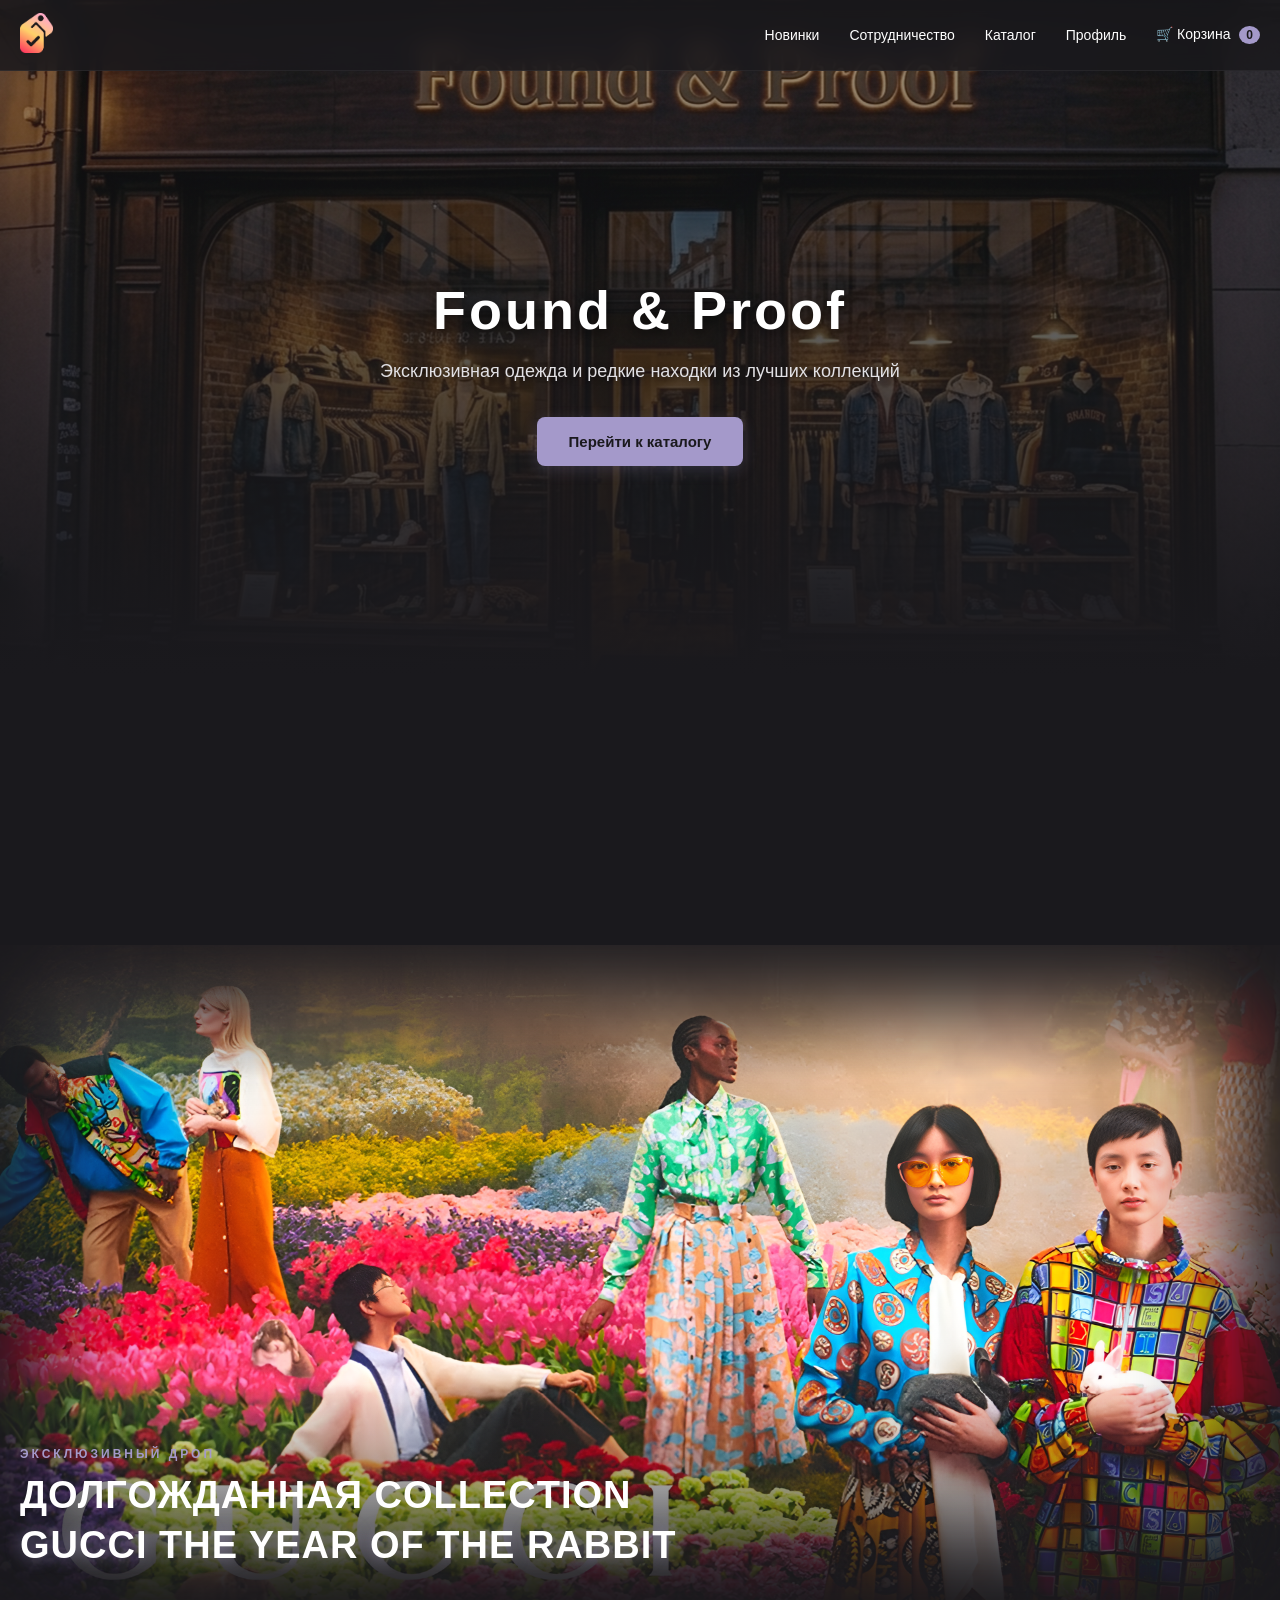
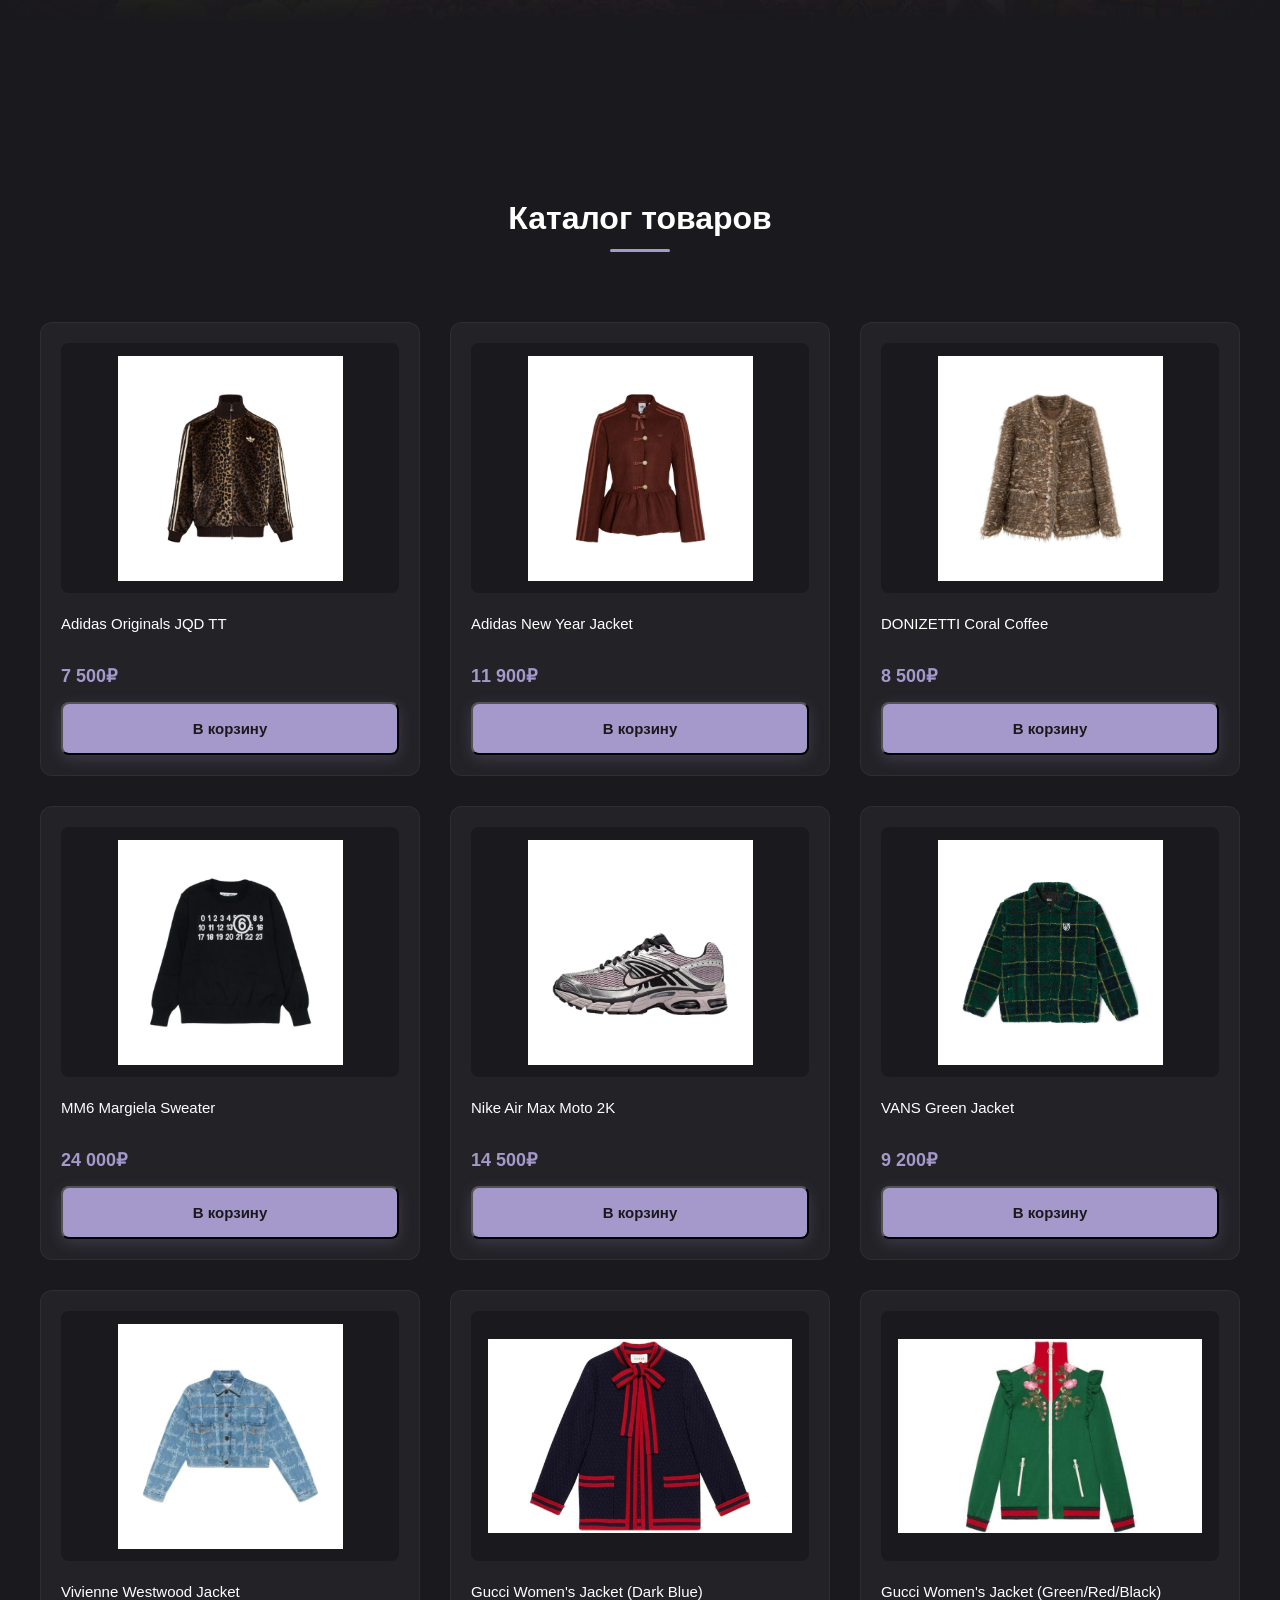
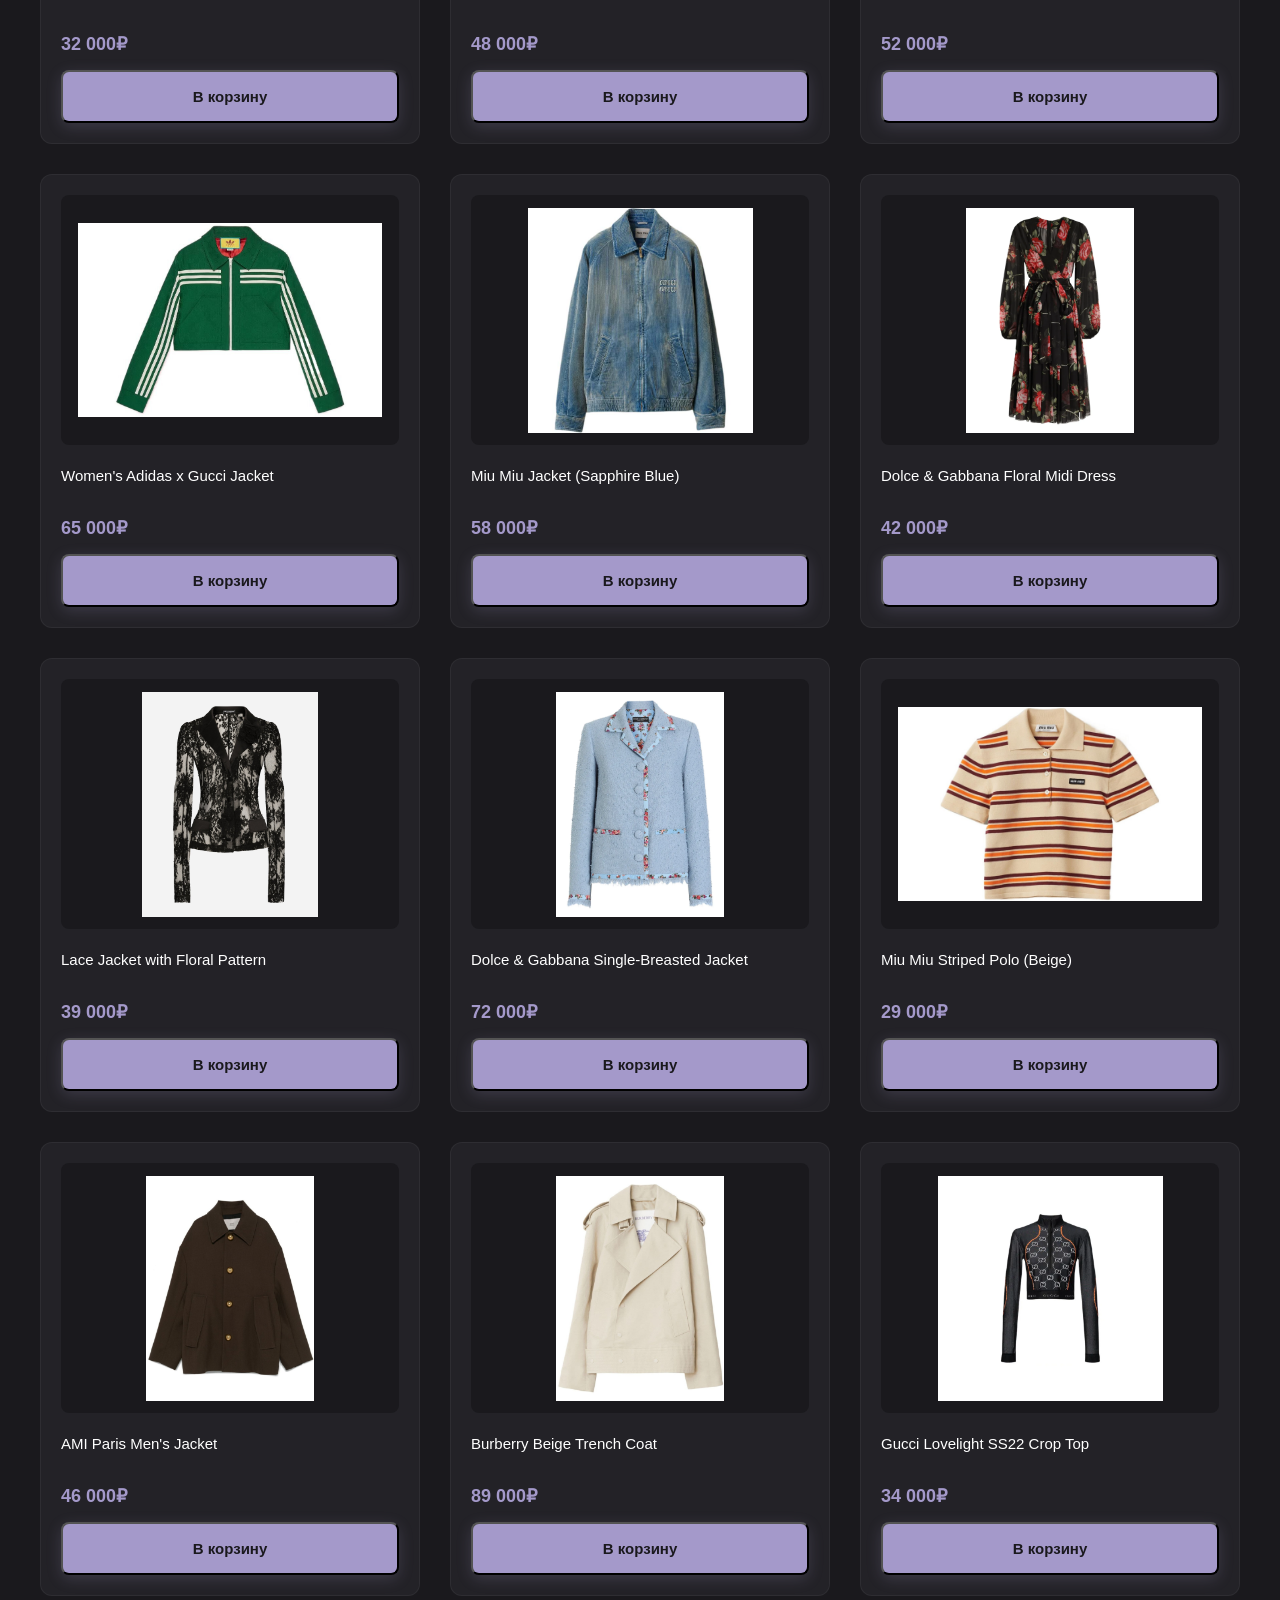
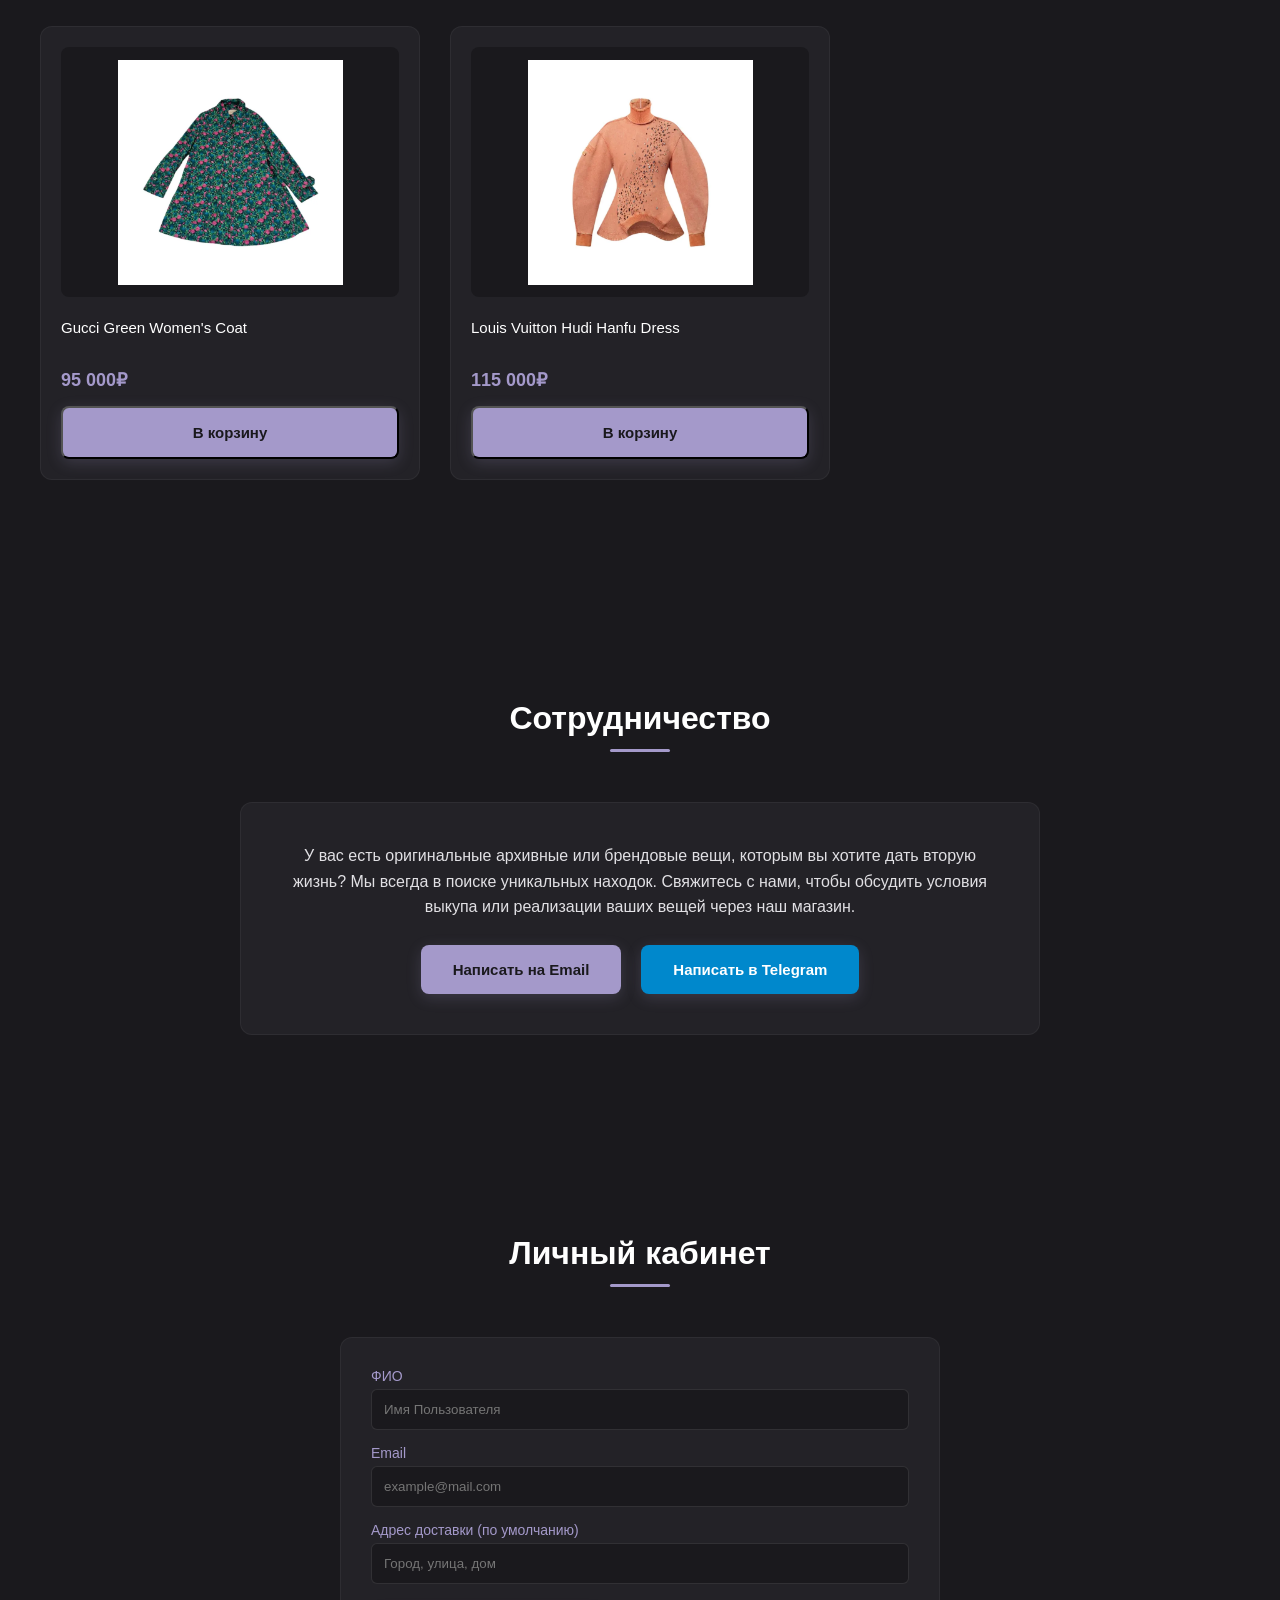
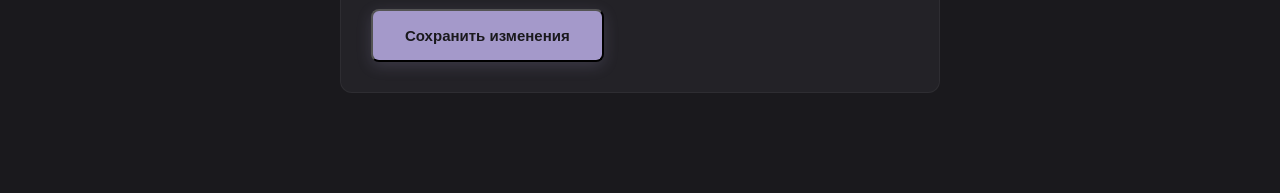
==== commit 41a1bdf9: "Add files via upload" ====
--- a/index.html
+++ b/index.html
@@ -20,7 +20,6 @@
                 <a href="#coop" class="nav-link">Сотрудничество</a>
                 <a href="#catalog" class="nav-link">Каталог</a>
                 <a href="#profile" class="nav-link">Профиль</a>
-                <a href="cart.html" class="nav-link">🛒 Корзина</a>
                 <a href="cart.html" class="nav-link">🛒 Корзина <span id="cart-badge" class="cart-badge">0</span></a>
             </nav>
         </div>
--- a/style.css
+++ b/style.css
@@ -1,4 +1,3 @@
-/* Общие сбросы стилей */
 * {
     margin: 0;
     padding: 0;
@@ -19,7 +18,6 @@
     padding: 0 20px;
 }
 
-/* Шапка сайта */
 .header {
     background-color: rgba(26, 25, 29, 0.85);
     backdrop-filter: blur(10px);
@@ -72,7 +70,6 @@
     transform: scale(1.1);
 }
 
-/* Начальное окошко (Hero-секция) */
 .hero {
     position: relative;
     height: 75vh;
@@ -146,13 +143,12 @@
         box-shadow: 0 6px 20px rgba(190, 142, 252, 0.4);
     }
 
-/* Декоративная промежуточная секция с вешалками (hangers) */
 .divider-section {
     position: relative;
     padding: 100px 0;
     background-size: cover;
     background-position: center;
-    background-attachment: fixed; /* Эффект параллакса при скролле */
+    background-attachment: fixed;
     text-align: center;
 }
 
@@ -180,7 +176,6 @@
         line-height: 1.6;
     }
 
-/* Секция каталога */
 .catalog {
     padding: 100px 0;
 }
@@ -203,17 +198,14 @@
             border-radius: 2px;
         }
 
-/* Сетка карточек */
 .cards {
     display: grid;
     grid-template-columns: repeat(3, 1fr);
     gap: 30px;
 }
 
-/* Стили карточки товара */
 .cards {
     display: grid;
-    /* Это значит: минимум 300px ширины, максимум — сколько влезет */
     grid-template-columns: repeat(auto-fill, minmax(300px, 1fr));
     gap: 30px;
     padding: 20px;
@@ -226,15 +218,14 @@
     padding: 20px;
     display: flex;
     flex-direction: column;
-    justify-content: space-between; /* Кнопка всегда будет прижата к низу */
+    justify-content: space-between;
     transition: transform 0.3s ease;
 }
 
     .card .btn {
         margin-top: 15px;
-        width: 100%; /* Кнопка растянется на всю ширину карточки */
-    }
-/* Контейнер картинок и слайдера */
+        width: 100%;
+    }
 .card-img-wrap {
     position: relative;
     width: 100%;
@@ -248,13 +239,12 @@
     justify-content: center;
 }
 .card-img-wrap {
-    height: 250px; /* Зафиксируй высоту блока для картинок */
+    height: 250px;
     display: flex;
     align-items: center;
     justify-content: center;
     overflow: hidden;
 }
-/* Слайдер картинок */
 .slider-wrapper {
     position: relative;
     width: 100%;
@@ -280,7 +270,6 @@
             pointer-events: auto;
         }
 
-/* Кнопки-стрелочки слайдера */
 .slider-btn {
     position: absolute;
     top: 50%;
@@ -324,7 +313,6 @@
     transform: translateY(-50%) scale(0.9);
 }
 
-/* Иконки верификации */
 .card-verify-badge {
     position: absolute;
     top: 12px;
@@ -335,7 +323,6 @@
     z-index: 6;
 }
 
-/* Текст внутри карточки */
 .card h3 {
     font-size: 15px;
     font-weight: 500;
@@ -353,7 +340,6 @@
     margin-top: auto;
 }
 
-/* Адаптивность */
 @media (max-width: 992px) {
     .cards {
         grid-template-columns: repeat(2, 1fr);
@@ -366,7 +352,6 @@
     .divider-section {
         background-attachment: scroll;
     }
-    /* Выключение параллакса на планшетах */
 }
 
 @media (max-width: 600px) {
@@ -386,9 +371,7 @@
         height: 240px;
     }
 }
-/* --- Стили для новых секций --- */
-
-/* Форма профиля */
+
 .profile-form {
     display: flex;
     flex-direction: column;
@@ -422,7 +405,6 @@
             border-color: #a499ca;
         }
 
-/* Блок сотрудничества */
 .coop-wrap {
     text-align: center;
     max-width: 800px;
@@ -447,7 +429,6 @@
     flex-wrap: wrap;
 }
 
-/* Стили для страницы корзины */
 .cart-items-container {
     background: #232227;
     padding: 20px 30px;
@@ -484,9 +465,8 @@
     .remove-btn:hover {
         background: rgba(255, 77, 77, 0.2);
     }
-/* ================= ИНДИКАТОРЫ КОРЗИНЫ ================= */
-
-/* Круглый счетчик в шапке */
+
+
 .cart-badge {
     background-color: #a499ca;
     color: #1a191d;
@@ -499,12 +479,10 @@
     transition: transform 0.2s ease;
 }
 
-    /* Эффект "прыжка" счетчика при добавлении товара */
     .cart-badge.bump {
         transform: scale(1.4);
     }
 
-/* Строка товара внутри модального окна */
 .cart-item-row {
     display: flex;
     justify-content: space-between;
@@ -515,7 +493,6 @@
     font-size: 14px;
 }
 
-/* Кнопка удаления товара */
 .remove-btn {
     background: none;
     border: none;
@@ -531,7 +508,6 @@
         text-decoration: underline;
     }
 
-/* Красивое всплывающее уведомление (Toast) */
 .toast-notification {
     position: fixed;
     bottom: 20px;
